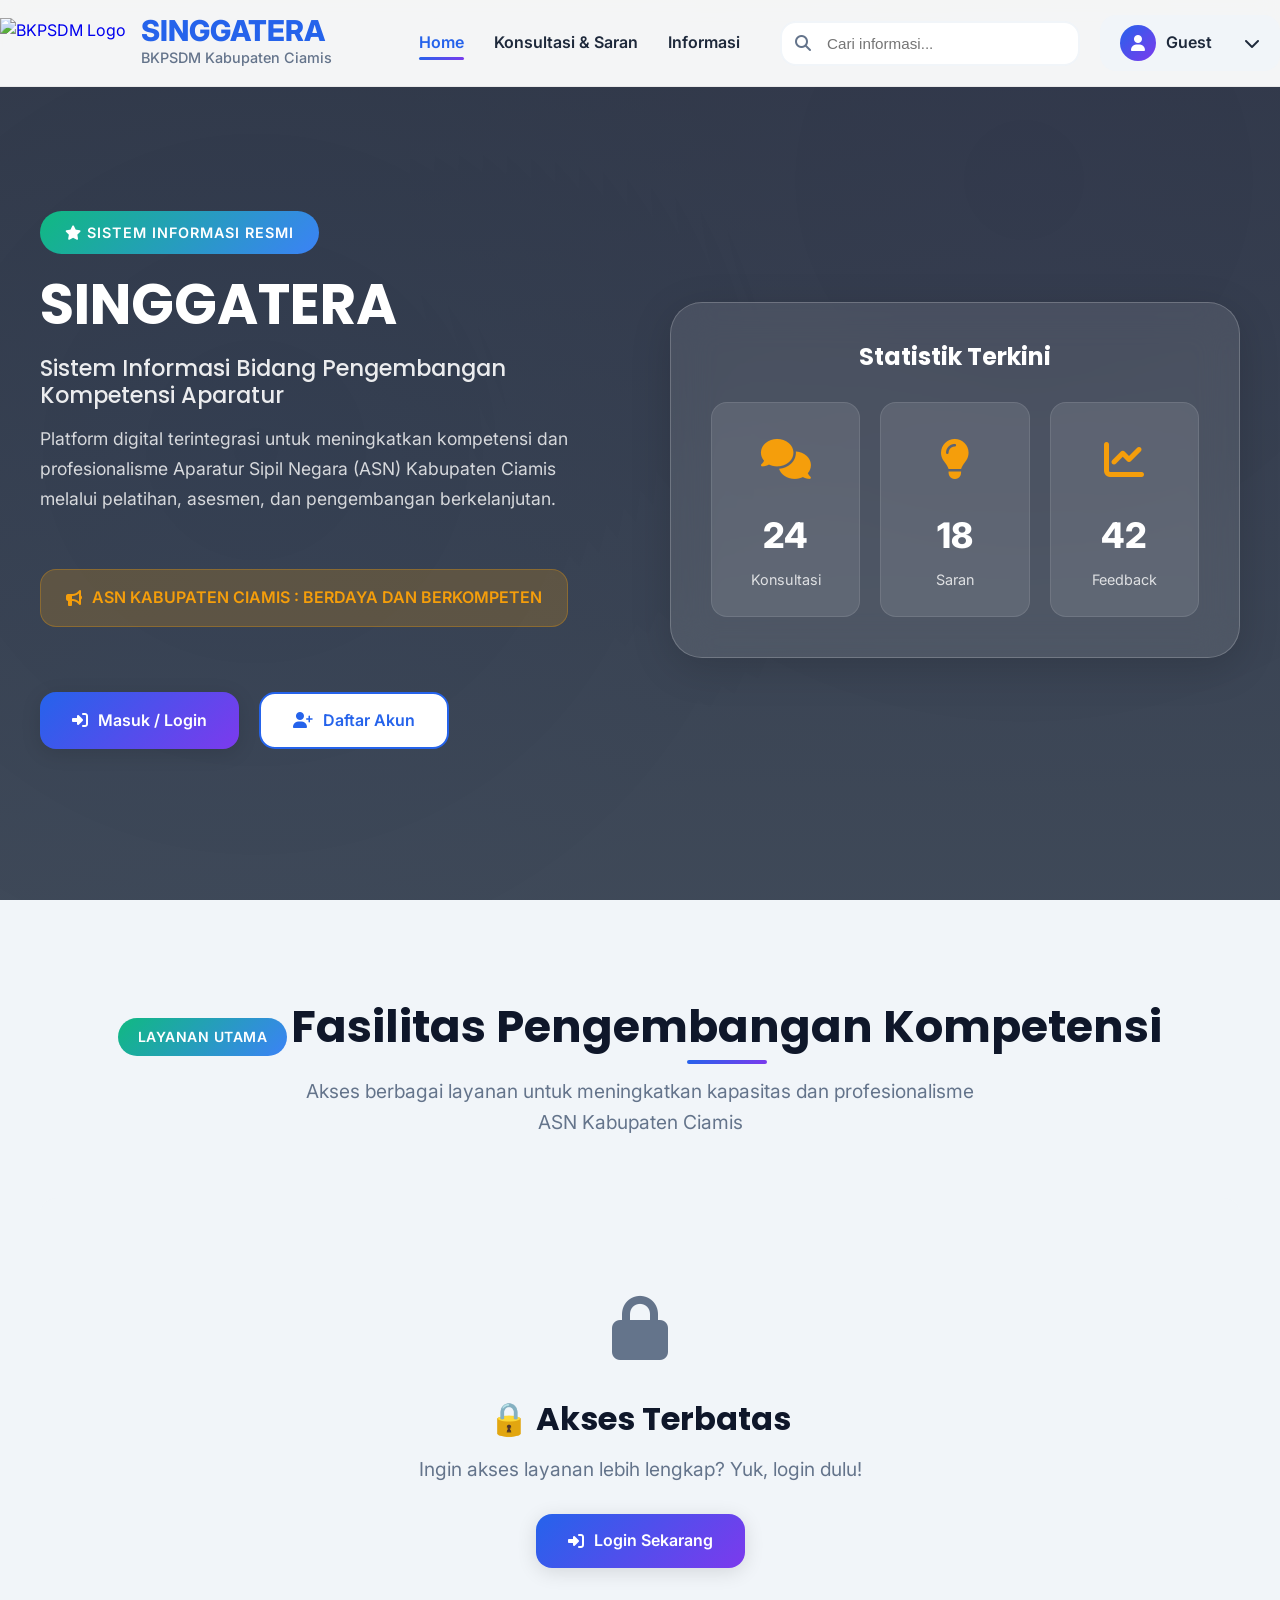
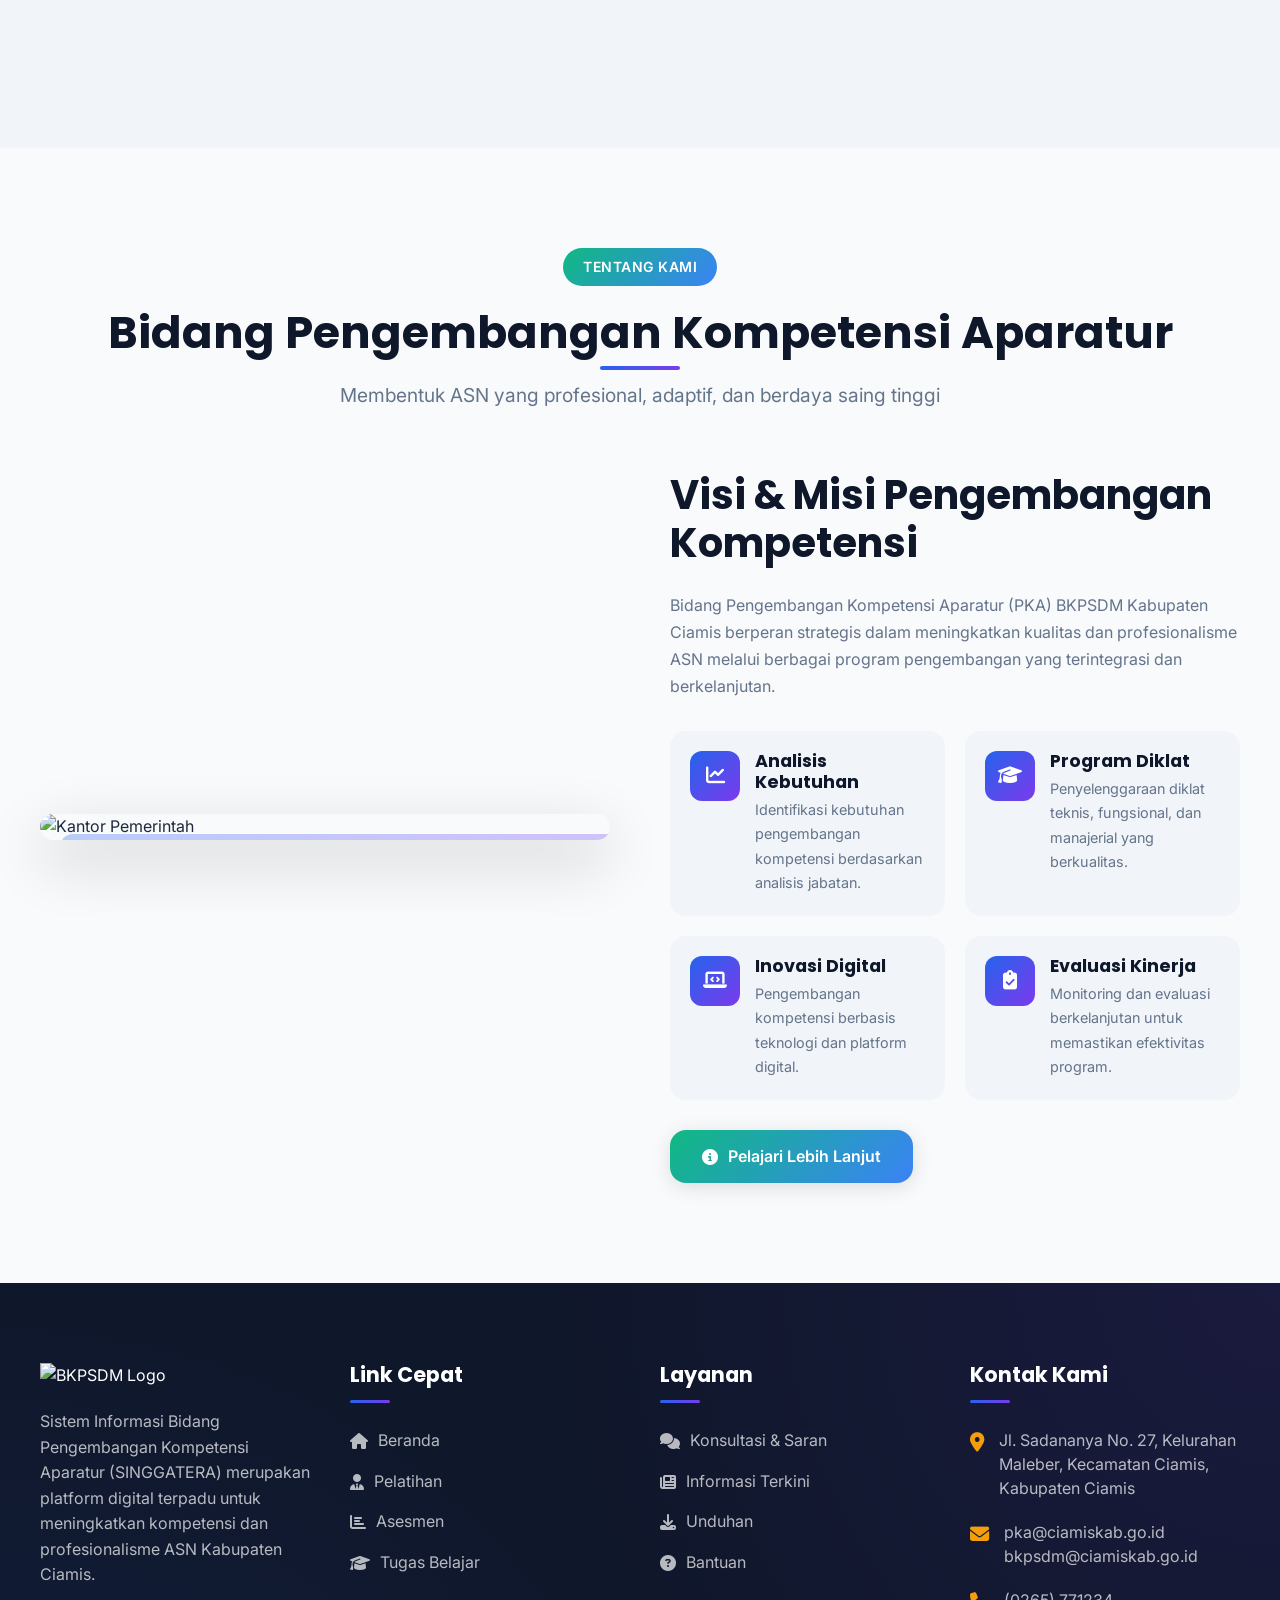
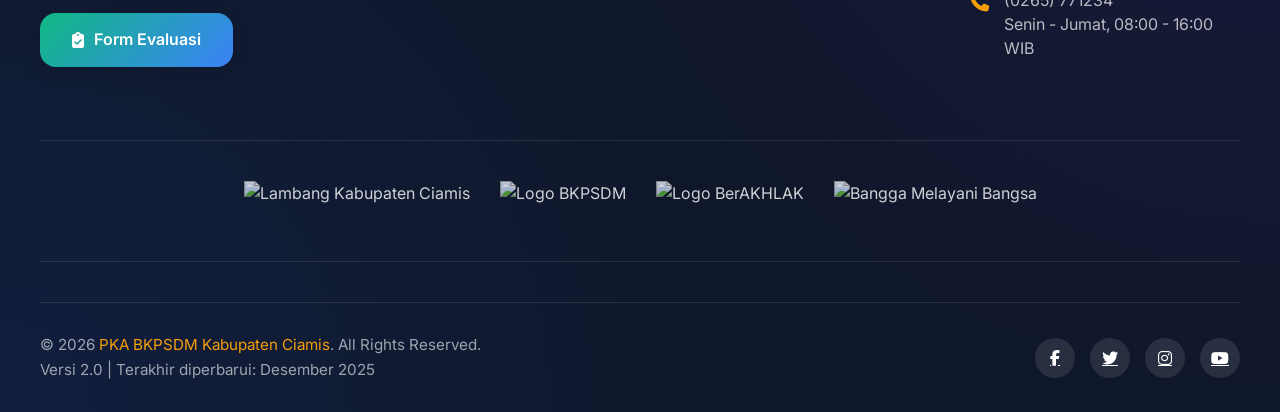
==== index.html @ 52087d66 "Update index.html" ====
<!DOCTYPE html>
<html lang="id">
  <head>
    <meta charset="UTF-8" />
    <meta name="viewport" content="width=device-width, initial-scale=1.0" />
    <title>
      SINGGATERA - Sistem Informasi Pengembangan Kompetensi Aparatur
    </title>
    <link rel="icon" type="image/png" href="favicon.png" />
    <link
      rel="stylesheet"
      href="https://cdnjs.cloudflare.com/ajax/libs/font-awesome/6.5.0/css/all.min.css"
    />
    <link
      href="https://fonts.googleapis.com/css2?family=Inter:wght@300;400;500;600;700;800&family=Poppins:wght@400;500;600;700&display=swap"
      rel="stylesheet"
    />
    <style>
      /* ===== VARIABLES & RESET ===== */
      :root {
        --primary: #2563eb;
        --primary-dark: #1d4ed8;
        --primary-light: #3b82f6;
        --secondary: #7c3aed;
        --accent: #f59e0b;
        --accent-alt: #10b981;
        --danger: #ef4444;
        --warning: #fbbf24;
        --success: #10b981;
        --light: #f8fafc;
        --light-gray: #f1f5f9;
        --gray: #64748b;
        --dark: #1e293b;
        --dark-blue: #0f172a;

        --gradient-primary: linear-gradient(135deg, #2563eb 0%, #7c3aed 100%);
        --gradient-secondary: linear-gradient(135deg, #f59e0b 0%, #ef4444 100%);
        --gradient-accent: linear-gradient(135deg, #10b981 0%, #3b82f6 100%);
        --gradient-dark: linear-gradient(135deg, #0f172a 0%, #1e293b 100%);

        --shadow-sm: 0 2px 8px rgba(0, 0, 0, 0.08);
        --shadow-md: 0 4px 20px rgba(0, 0, 0, 0.12);
        --shadow-lg: 0 10px 40px rgba(0, 0, 0, 0.15);
        --shadow-xl: 0 20px 60px rgba(0, 0, 0, 0.2);

        --border-radius-sm: 8px;
        --border-radius: 16px;
        --border-radius-lg: 24px;
        --border-radius-xl: 32px;

        --transition: all 0.3s cubic-bezier(0.4, 0, 0.2, 1);
        --transition-slow: all 0.5s cubic-bezier(0.4, 0, 0.2, 1);
      }

      * {
        margin: 0;
        padding: 0;
        box-sizing: border-box;
      }

      html {
        scroll-behavior: smooth;
        scroll-padding-top: 80px;
      }

      body {
        font-family: "Inter", sans-serif;
        color: var(--dark);
        background-color: var(--light);
        line-height: 1.6;
        overflow-x: hidden;
      }

      h1,
      h2,
      h3,
      h4,
      h5 {
        font-family: "Poppins", sans-serif;
        font-weight: 700;
        line-height: 1.2;
      }

      section {
        padding: 100px 20px;
      }

      .container {
        max-width: 1280px;
        margin: 0 auto;
        padding: 0 20px;
      }

      .section-header {
        text-align: center;
        margin-bottom: 60px;
      }

      .section-tag {
        display: inline-block;
        background: var(--gradient-accent);
        color: white;
        padding: 8px 20px;
        border-radius: 30px;
        font-size: 14px;
        font-weight: 600;
        letter-spacing: 0.5px;
        margin-bottom: 20px;
      }

      .section-title {
        font-size: 2.8rem;
        color: var(--dark-blue);
        margin-bottom: 20px;
        position: relative;
        display: inline-block;
      }

      .section-title::after {
        content: "";
        position: absolute;
        bottom: -10px;
        left: 50%;
        transform: translateX(-50%);
        width: 80px;
        height: 4px;
        background: var(--gradient-primary);
        border-radius: 2px;
      }

      .section-subtitle {
        font-size: 1.2rem;
        color: var(--gray);
        max-width: 700px;
        margin: 0 auto;
      }

      .btn {
        display: inline-flex;
        align-items: center;
        justify-content: center;
        gap: 10px;
        padding: 14px 32px;
        border-radius: var(--border-radius);
        font-weight: 600;
        font-size: 16px;
        cursor: pointer;
        transition: var(--transition);
        border: none;
        text-decoration: none;
        position: relative;
        overflow: hidden;
      }

      .btn::after {
        content: "";
        position: absolute;
        top: 0;
        left: -100%;
        width: 100%;
        height: 100%;
        background: linear-gradient(
          90deg,
          transparent,
          rgba(255, 255, 255, 0.2),
          transparent
        );
        transition: left 0.6s;
      }

      .btn:hover::after {
        left: 100%;
      }

      .btn-primary {
        background: var(--gradient-primary);
        color: white;
        box-shadow: var(--shadow-md);
      }

      .btn-primary:hover {
        transform: translateY(-3px);
        box-shadow: var(--shadow-lg);
      }

      .btn-secondary {
        background: white;
        color: var(--primary);
        border: 2px solid var(--primary);
      }

      .btn-secondary:hover {
        background: var(--primary);
        color: white;
        transform: translateY(-3px);
      }

      .btn-accent {
        background: var(--gradient-accent);
        color: white;
        box-shadow: var(--shadow-md);
      }

      .btn-accent:hover {
        transform: translateY(-3px);
        box-shadow: var(--shadow-lg);
      }

      .btn-outline {
        background: transparent;
        color: var(--primary);
        border: 2px solid var(--primary);
      }

      .btn-outline:hover {
        background: var(--primary);
        color: white;
      }

      .card {
        background: white;
        border-radius: var(--border-radius);
        padding: 30px;
        box-shadow: var(--shadow-md);
        transition: var(--transition);
        height: 100%;
      }

      .card:hover {
        transform: translateY(-10px);
        box-shadow: var(--shadow-xl);
      }

      /* ===== HEADER ===== */
      .header {
        position: fixed;
        top: 0;
        left: 0;
        width: 100%;
        z-index: 1000;
        background: rgba(255, 255, 255, 0.95);
        backdrop-filter: blur(10px);
        border-bottom: 1px solid rgba(0, 0, 0, 0.05);
        transition: var(--transition);
      }

      .header.scrolled {
        box-shadow: var(--shadow-md);
      }

      .header-container {
        display: flex;
        justify-content: space-between;
        align-items: center;
        padding: 15px 0;
      }

      .logo {
        display: flex;
        align-items: center;
        gap: 15px;
        text-decoration: none;
      }

      .logo-img {
        height: 50px;
        width: auto;
      }

      .logo-text {
        display: flex;
        flex-direction: column;
      }

      .logo-title {
        font-size: 1.8rem;
        font-weight: 800;
        color: var(--primary);
        line-height: 1;
      }

      .logo-subtitle {
        font-size: 0.9rem;
        color: var(--gray);
        font-weight: 500;
      }

      .nav {
        display: flex;
        align-items: center;
        gap: 40px;
      }

      .nav-links {
        display: flex;
        gap: 30px;
        list-style: none;
      }

      .nav-link {
        color: var(--dark);
        text-decoration: none;
        font-weight: 600;
        font-size: 1rem;
        position: relative;
        padding: 8px 0;
      }

      .nav-link::after {
        content: "";
        position: absolute;
        bottom: 0;
        left: 0;
        width: 0;
        height: 3px;
        background: var(--gradient-primary);
        border-radius: 2px;
        transition: width 0.3s ease;
      }

      .nav-link:hover::after,
      .nav-link.active::after {
        width: 100%;
      }

      .nav-link.active {
        color: var(--primary);
      }

      .header-actions {
        display: flex;
        align-items: center;
        gap: 20px;
      }

      .search-box {
        position: relative;
      }

      .search-input {
        width: 300px;
        padding: 12px 20px 12px 45px;
        border: 2px solid var(--light-gray);
        border-radius: var(--border-radius);
        font-size: 0.95rem;
        transition: var(--transition);
        background: white;
      }

      .search-input:focus {
        outline: none;
        border-color: var(--primary);
        box-shadow: 0 0 0 3px rgba(37, 99, 235, 0.1);
        width: 350px;
      }

      .search-icon {
        position: absolute;
        left: 15px;
        top: 50%;
        transform: translateY(-50%);
        color: var(--gray);
      }

      .user-profile {
        position: relative;
      }

      .user-btn {
        display: flex;
        align-items: center;
        gap: 10px;
        padding: 10px 20px;
        background: var(--light-gray);
        border-radius: var(--border-radius);
        cursor: pointer;
        transition: var(--transition);
        min-width: 180px;
      }

      .user-btn:hover {
        background: var(--primary-light);
        color: white;
      }

      .user-btn:hover .user-icon {
        background: white;
        color: var(--primary);
      }

      .user-icon {
        width: 36px;
        height: 36px;
        background: var(--gradient-primary);
        border-radius: 50%;
        display: flex;
        align-items: center;
        justify-content: center;
        color: white;
      }

      .user-name {
        font-weight: 600;
        flex-grow: 1;
      }

      .user-dropdown {
        position: absolute;
        top: 100%;
        right: 0;
        width: 280px;
        background: white;
        border-radius: var(--border-radius);
        box-shadow: var(--shadow-xl);
        margin-top: 10px;
        opacity: 0;
        visibility: hidden;
        transform: translateY(-10px);
        transition: var(--transition);
        z-index: 100;
      }

      .user-dropdown.active {
        opacity: 1;
        visibility: visible;
        transform: translateY(0);
      }

      .user-info {
        padding: 20px;
        border-bottom: 1px solid var(--light-gray);
      }

      .user-email {
        color: var(--gray);
        font-size: 0.9rem;
        margin-top: 5px;
      }

      .dropdown-links {
        padding: 15px;
      }

      .dropdown-link {
        display: flex;
        align-items: center;
        gap: 12px;
        padding: 12px 15px;
        border-radius: var(--border-radius-sm);
        transition: var(--transition);
        color: var(--dark);
        text-decoration: none;
      }

      .dropdown-link:hover {
        background: var(--light-gray);
        color: var(--primary);
      }

      .dropdown-link i {
        width: 20px;
        color: var(--primary);
      }

      .mobile-toggle {
        display: none;
        font-size: 1.5rem;
        cursor: pointer;
        color: var(--dark);
      }

      /* ===== HERO SECTION ===== */
      .hero {
        padding: 160px 20px 100px;
        position: relative;
        overflow: hidden;
        min-height: 100vh;
        display: flex;
        align-items: center;
      }

      .video-background {
        position: absolute;
        top: 0;
        left: 0;
        width: 100%;
        height: 100%;
        object-fit: cover;
        z-index: 0;
      }

      .hero-overlay {
        position: absolute;
        top: 0;
        left: 0;
        width: 100%;
        height: 100%;
        background: linear-gradient(
            rgba(15, 23, 42, 0.85),
            rgba(30, 41, 59, 0.85)
          ),
          radial-gradient(
            circle at 20% 50%,
            rgba(37, 99, 235, 0.15) 0%,
            transparent 50%
          ),
          radial-gradient(
            circle at 80% 20%,
            rgba(124, 58, 237, 0.1) 0%,
            transparent 50%
          );
        z-index: 1;
      }

      .hero-container {
        display: grid;
        grid-template-columns: 1fr 1fr;
        gap: 60px;
        align-items: center;
        position: relative;
        z-index: 2;
      }

      .hero-content {
        max-width: 600px;
      }

      .hero-badge {
        display: inline-block;
        background: var(--gradient-accent);
        color: white;
        padding: 10px 25px;
        border-radius: 30px;
        font-size: 0.9rem;
        font-weight: 600;
        margin-bottom: 20px;
        letter-spacing: 1px;
      }

      .hero-title {
        font-size: 3.5rem;
        margin-bottom: 20px;
        line-height: 1.1;
        color: white;
      }

      .hero-title span {
        background: var(--gradient-primary);
        -webkit-background-clip: text;
        background-clip: text;
        color: transparent;
      }

      .hero-subtitle {
        font-size: 1.4rem;
        color: rgba(255, 255, 255, 0.9);
        margin-bottom: 15px;
        font-weight: 500;
      }

      .hero-description {
        font-size: 1.1rem;
        color: rgba(255, 255, 255, 0.8);
        margin-bottom: 30px;
        line-height: 1.7;
      }

      .hero-tagline {
        display: inline-flex;
        align-items: center;
        gap: 10px;
        background: rgba(245, 158, 11, 0.2);
        color: var(--accent);
        padding: 15px 25px;
        border-radius: var(--border-radius);
        font-weight: 600;
        margin: 25px 0;
        border: 1px solid rgba(245, 158, 11, 0.3);
      }

      .hero-actions {
        display: flex;
        gap: 20px;
        margin-top: 40px;
      }

      .hero-stats {
        background: rgba(255, 255, 255, 0.1);
        backdrop-filter: blur(20px);
        border-radius: var(--border-radius-xl);
        padding: 40px;
        border: 1px solid rgba(255, 255, 255, 0.2);
        box-shadow: var(--shadow-lg);
      }

      .stats-title {
        text-align: center;
        font-size: 1.5rem;
        margin-bottom: 30px;
        color: white;
      }

      .stats-grid {
        display: grid;
        grid-template-columns: repeat(3, 1fr);
        gap: 20px;
      }

      .stat-card {
        background: rgba(255, 255, 255, 0.1);
        padding: 25px;
        border-radius: var(--border-radius);
        text-align: center;
        transition: var(--transition);
        border: 1px solid rgba(255, 255, 255, 0.1);
      }

      .stat-card:hover {
        background: rgba(255, 255, 255, 0.2);
        transform: translateY(-5px);
      }

      .stat-icon {
        font-size: 2.5rem;
        margin-bottom: 15px;
        color: var(--accent);
      }

      .stat-number {
        font-size: 2.2rem;
        font-weight: 800;
        color: white;
        margin-bottom: 5px;
      }

      .stat-label {
        font-size: 0.9rem;
        color: rgba(255, 255, 255, 0.8);
      }

      /* ===== SERVICES SECTION ===== */
      .services {
        background: var(--light-gray);
        transition: opacity 0.5s ease;
      }

      .services-grid {
        display: grid;
        grid-template-columns: repeat(auto-fit, minmax(350px, 1fr));
        gap: 30px;
        margin-top: 50px;
      }

      .service-card {
        background: white;
        border-radius: var(--border-radius);
        padding: 40px 30px;
        box-shadow: var(--shadow-md);
        transition: var(--transition);
        text-align: center;
        border: 1px solid transparent;
        position: relative;
        overflow: hidden;
      }

      .service-card::before {
        content: "";
        position: absolute;
        top: 0;
        left: 0;
        width: 100%;
        height: 5px;
        background: var(--gradient-primary);
      }

      .service-card:hover {
        transform: translateY(-10px);
        box-shadow: var(--shadow-xl);
        border-color: var(--primary-light);
      }

      .service-icon {
        width: 80px;
        height: 80px;
        margin: 0 auto 25px;
        background: var(--gradient-primary);
        border-radius: 50%;
        display: flex;
        align-items: center;
        justify-content: center;
        font-size: 2rem;
        color: white;
      }

      .service-card h3 {
        font-size: 1.5rem;
        margin-bottom: 15px;
        color: var(--dark-blue);
      }

      .service-card p {
        color: var(--gray);
        margin-bottom: 25px;
        line-height: 1.6;
      }

      .service-link {
        display: inline-flex;
        align-items: center;
        gap: 8px;
        color: var(--primary);
        font-weight: 600;
        font-size: 0.95rem;
      }

      .service-link i {
        transition: transform 0.3s ease;
      }

      .service-card:hover .service-link i {
        transform: translateX(5px);
      }

      /* ===== LOCKED SERVICES ===== */
      .services-locked {
        text-align: center;
        padding: 80px 20px;
        background: var(--light-gray);
        border-radius: var(--border-radius);
        margin-top: 40px;
      }

      .services-locked .lock-icon {
        font-size: 4rem;
        color: var(--gray);
        margin-bottom: 20px;
      }

      .services-locked h3 {
        font-size: 2rem;
        color: var(--dark-blue);
        margin-bottom: 15px;
      }

      .services-locked p {
        font-size: 1.2rem;
        color: var(--gray);
        max-width: 500px;
        margin: 0 auto 30px;
      }

      .services-locked .btn {
        margin: 0 auto;
      }

      /* Tombol Akses Cepat - hanya muncul saat login */
      .quick-access-btn {
        margin-top: 30px;
        display: none;
      }

      .quick-access-btn.visible {
        display: block;
      }

      /* ===== ABOUT SECTION ===== */
      .about-container {
        display: grid;
        grid-template-columns: 1fr 1fr;
        gap: 60px;
        align-items: center;
      }

      .about-image {
        border-radius: var(--border-radius-lg);
        overflow: hidden;
        box-shadow: var(--shadow-xl);
        position: relative;
      }

      .about-image img {
        width: 100%;
        height: auto;
        display: block;
        transition: var(--transition-slow);
      }

      .about-image:hover img {
        transform: scale(1.05);
      }

      .about-image::after {
        content: "";
        position: absolute;
        top: 20px;
        left: 20px;
        right: -20px;
        bottom: -20px;
        background: var(--gradient-primary);
        border-radius: var(--border-radius-lg);
        z-index: -1;
        opacity: 0.3;
      }

      .about-content h3 {
        font-size: 2.5rem;
        color: var(--dark-blue);
        margin-bottom: 25px;
      }

      .about-content p {
        color: var(--gray);
        margin-bottom: 25px;
        line-height: 1.7;
      }

      .features-grid {
        display: grid;
        grid-template-columns: 1fr 1fr;
        gap: 20px;
        margin-top: 30px;
      }

      .feature-item {
        display: flex;
        align-items: flex-start;
        gap: 15px;
        padding: 20px;
        background: var(--light-gray);
        border-radius: var(--border-radius);
        transition: var(--transition);
      }

      .feature-item:hover {
        background: var(--primary-light);
        color: white;
      }

      .feature-item:hover .feature-icon {
        background: white;
        color: var(--primary);
      }

      .feature-icon {
        flex-shrink: 0;
        width: 50px;
        height: 50px;
        background: var(--gradient-primary);
        border-radius: 12px;
        display: flex;
        align-items: center;
        justify-content: center;
        color: white;
        font-size: 1.2rem;
      }

      .feature-text h4 {
        font-size: 1.1rem;
        margin-bottom: 5px;
        color: var(--dark-blue);
      }

      .feature-item:hover .feature-text h4 {
        color: white;
      }

      .feature-text p {
        font-size: 0.9rem;
        margin-bottom: 0;
      }

      .feature-item:hover .feature-text p {
        color: rgba(255, 255, 255, 0.9);
      }

      /* ===== FOOTER ===== */
      .footer {
        background: var(--dark-blue);
        color: white;
        padding: 80px 20px 30px;
        position: relative;
        overflow: hidden;
      }

      .footer::before {
        content: "";
        position: absolute;
        top: 0;
        left: 0;
        width: 100%;
        height: 100%;
        background: radial-gradient(
            circle at 0% 100%,
            rgba(37, 99, 235, 0.1) 0%,
            transparent 50%
          ),
          radial-gradient(
            circle at 100% 0%,
            rgba(124, 58, 237, 0.1) 0%,
            transparent 50%
          );
      }

      .footer-container {
        position: relative;
        z-index: 1;
      }

      .footer-content {
        display: grid;
        grid-template-columns: repeat(4, 1fr);
        gap: 40px;
        margin-bottom: 60px;
      }

      .footer-col h4 {
        font-size: 1.3rem;
        margin-bottom: 25px;
        color: white;
        position: relative;
        padding-bottom: 15px;
      }

      .footer-col h4::after {
        content: "";
        position: absolute;
        bottom: 0;
        left: 0;
        width: 40px;
        height: 3px;
        background: var(--gradient-primary);
        border-radius: 2px;
      }

      .footer-logo img {
        height: 50px;
        margin-bottom: 20px;
      }

      .footer-logo p {
        color: rgba(255, 255, 255, 0.7);
        line-height: 1.6;
        margin-bottom: 25px;
      }

      .footer-links ul {
        list-style: none;
      }

      .footer-links li {
        margin-bottom: 15px;
      }

      .footer-links a {
        color: rgba(255, 255, 255, 0.7);
        text-decoration: none;
        transition: var(--transition);
        display: flex;
        align-items: center;
        gap: 10px;
      }

      .footer-links a:hover {
        color: white;
        transform: translateX(5px);
      }

      .footer-contact .contact-item {
        display: flex;
        align-items: flex-start;
        gap: 15px;
        margin-bottom: 20px;
      }

      .footer-contact i {
        color: var(--accent);
        font-size: 1.2rem;
        margin-top: 5px;
      }

      .footer-contact p {
        color: rgba(255, 255, 255, 0.7);
        line-height: 1.5;
      }

      .partner-logos {
        display: flex;
        justify-content: center;
        align-items: center;
        flex-wrap: wrap;
        gap: 30px;
        padding: 40px 0;
        border-top: 1px solid rgba(255, 255, 255, 0.1);
        border-bottom: 1px solid rgba(255, 255, 255, 0.1);
        margin: 40px 0;
      }

      .partner-logo {
        height: 40px;
        opacity: 0.8;
        transition: var(--transition);
      }

      .partner-logo:hover {
        opacity: 1;
        transform: scale(1.1);
      }

      .footer-bottom {
        display: flex;
        justify-content: space-between;
        align-items: center;
        padding-top: 30px;
        border-top: 1px solid rgba(255, 255, 255, 0.1);
      }

      .copyright {
        color: rgba(255, 255, 255, 0.6);
        font-size: 0.95rem;
      }

      .copyright a {
        color: var(--accent);
        text-decoration: none;
      }

      .copyright a:hover {
        text-decoration: underline;
      }

      .social-links {
        display: flex;
        gap: 15px;
      }

      .social-link {
        width: 40px;
        height: 40px;
        background: rgba(255, 255, 255, 0.1);
        border-radius: 50%;
        display: flex;
        align-items: center;
        justify-content: center;
        color: white;
        transition: var(--transition);
      }

      .social-link:hover {
        background: var(--primary);
        transform: translateY(-3px);
      }

      /* ===== SCROLL TO TOP ===== */
      .scroll-top {
        position: fixed;
        bottom: 30px;
        right: 30px;
        width: 50px;
        height: 50px;
        background: var(--gradient-primary);
        color: white;
        border-radius: 50%;
        display: flex;
        align-items: center;
        justify-content: center;
        font-size: 1.2rem;
        cursor: pointer;
        opacity: 0;
        visibility: hidden;
        transform: translateY(20px);
        transition: var(--transition);
        z-index: 999;
        box-shadow: var(--shadow-lg);
      }

      .scroll-top.active {
        opacity: 1;
        visibility: visible;
        transform: translateY(0);
      }

      .scroll-top:hover {
        transform: translateY(-5px);
      }

      /* ===== RESPONSIVE DESIGN ===== */
      @media (max-width: 1200px) {
        .hero-container,
        .about-container {
          grid-template-columns: 1fr;
          text-align: center;
          gap: 40px;
        }

        .hero-actions {
          justify-content: center;
        }

        .features-grid {
          grid-template-columns: 1fr;
        }
      }

      @media (max-width: 992px) {
        .section-title {
          font-size: 2.3rem;
        }

        .hero-title {
          font-size: 2.8rem;
        }

        .footer-content {
          grid-template-columns: repeat(2, 1fr);
        }

        .services-grid {
          grid-template-columns: repeat(2, 1fr);
        }

        .search-input {
          width: 250px;
        }

        .search-input:focus {
          width: 280px;
        }
      }

      @media (max-width: 768px) {
        .nav {
          position: fixed;
          top: 80px;
          left: -100%;
          width: 100%;
          height: calc(100vh - 80px);
          background: white;
          flex-direction: column;
          align-items: center;
          padding: 50px 20px;
          transition: left 0.4s ease;
          box-shadow: var(--shadow-lg);
        }

        .nav.active {
          left: 0;
        }

        .nav-links {
          flex-direction: column;
          align-items: center;
          width: 100%;
        }

        .nav-link {
          font-size: 1.2rem;
        }

        .header-actions {
          flex-direction: column;
          width: 100%;
          gap: 15px;
        }

        .search-input {
          width: 100%;
        }

        .search-input:focus {
          width: 100%;
        }

        .mobile-toggle {
          display: block;
        }

        .hero-title {
          font-size: 2.3rem;
        }

        .hero-subtitle {
          font-size: 1.2rem;
        }

        .hero-actions {
          flex-direction: column;
        }

        .services-grid {
          grid-template-columns: 1fr;
        }

        .stats-grid {
          grid-template-columns: 1fr;
        }
      }

      @media (max-width: 576px) {
        .section-title {
          font-size: 2rem;
        }

        .hero {
          padding: 140px 20px 80px;
        }

        .hero-title {
          font-size: 2rem;
        }

        .footer-content {
          grid-template-columns: 1fr;
        }

        .footer-bottom {
          flex-direction: column;
          gap: 20px;
          text-align: center;
        }

        .user-btn {
          min-width: auto;
          padding: 8px 15px;
        }

        .user-name {
          display: none;
        }
      }

      /* ===== ANIMATIONS ===== */
      @keyframes fadeIn {
        from {
          opacity: 0;
          transform: translateY(20px);
        }
        to {
          opacity: 1;
          transform: translateY(0);
        }
      }

      .fade-in {
        animation: fadeIn 0.6s ease forwards;
      }

      .hidden-section {
        display: none !important;
      }
    </style>
  </head>
  <body>
    <!-- ===== HEADER ===== -->
    <header class="header" id="header">
      <div class="container header-container">
        <a href="index.html" class="logo">
          <img
            src="https://i.ibb.co.com/JWw8qHmM/logo-bkpsdm.png"
            alt="BKPSDM Logo"
            class="logo-img"
          />
          <div class="logo-text">
            <div class="logo-title">SINGGATERA</div>
            <div class="logo-subtitle">BKPSDM Kabupaten Ciamis</div>
          </div>
        </a>

        <nav class="nav" id="nav">
          <ul class="nav-links">
            <li><a href="index.html" class="nav-link active">Home</a></li>
            <li><a href="ksf.html" class="nav-link">Konsultasi & Saran</a></li>
            <li><a href="informasi.html" class="nav-link">Informasi</a></li>
          </ul>

          <div class="header-actions">
            <div class="search-box">
              <i class="fas fa-search search-icon"></i>
              <input
                type="text"
                class="search-input"
                placeholder="Cari informasi..."
              />
            </div>

            <div class="user-profile">
              <div class="user-btn" id="userBtn">
                <div class="user-icon">
                  <i class="fas fa-user"></i>
                </div>
                <div class="user-name" id="userName">Guest</div>
                <i class="fas fa-chevron-down"></i>
              </div>

              <div class="user-dropdown" id="userDropdown">
                <div class="user-info">
                  <h4 id="dropdownName">Guest</h4>
                  <p class="user-email" id="dropdownEmail">-</p>
                </div>
                <div class="dropdown-links">
                  <a href="https://bidangpkabkpsdmciamis.github.io/ProfileASNCiamis/" class="dropdown-link">
                    <i class="fas fa-user-circle"></i>
                    <span>Profil Saya</span>
                  </a>
                  <a href="settings.html" class="dropdown-link">
                    <i class="fas fa-cog"></i>
                    <span>Pengaturan</span>
                  </a>
                  <a href="activities.html" class="dropdown-link">
                    <i class="fas fa-history"></i>
                    <span>Riwayat</span>
                  </a>
                  <a href="#" class="dropdown-link" id="logoutBtn">
                    <i class="fas fa-sign-out-alt"></i>
                    <span>Keluar</span>
                  </a>
                </div>
              </div>
            </div>
          </div>
        </nav>

        <div class="mobile-toggle" id="mobileToggle">
          <i class="fas fa-bars"></i>
        </div>
      </div>
    </header>

    <!-- ===== HERO SECTION WITH VIDEO BACKGROUND ===== -->
    <section class="hero">
      <video autoplay muted loop playsinline class="video-background">
        <source src="https://bkpsdm.ciamiskab.go.id/assetss/teasernew.mp4" type="video/mp4">
      </video>
      <div class="hero-overlay"></div>

      <div class="container hero-container">
        <div class="hero-content fade-in">
          <div class="hero-badge">
            <i class="fas fa-star"></i> SISTEM INFORMASI RESMI
          </div>
          <h1 class="hero-title">SINGGATERA</h1>
          <h2 class="hero-subtitle">
            Sistem Informasi Bidang Pengembangan Kompetensi Aparatur
          </h2>
          <p class="hero-description">
            Platform digital terintegrasi untuk meningkatkan kompetensi dan
            profesionalisme Aparatur Sipil Negara (ASN) Kabupaten Ciamis melalui
            pelatihan, asesmen, dan pengembangan berkelanjutan.
          </p>

          <div class="hero-tagline">
            <i class="fas fa-bullhorn"></i>
            ASN KABUPATEN CIAMIS : BERDAYA DAN BERKOMPETEN
          </div>

          <div class="hero-actions">
            <a href="login.html" class="btn btn-primary" id="loginBtn">
              <i class="fas fa-sign-in-alt"></i> Masuk / Login
            </a>
            <a href="register.html" class="btn btn-secondary">
              <i class="fas fa-user-plus"></i> Daftar Akun
            </a>
          </div>
        </div>

        <div class="hero-stats fade-in">
          <h3 class="stats-title">Statistik Terkini</h3>
          <div class="stats-grid">
            <div class="stat-card">
              <div class="stat-icon">
                <i class="fas fa-comments"></i>
              </div>
              <div class="stat-number" id="konsultasiCount">0</div>
              <div class="stat-label">Konsultasi</div>
            </div>

            <div class="stat-card">
              <div class="stat-icon">
                <i class="fas fa-lightbulb"></i>
              </div>
              <div class="stat-number" id="saranCount">0</div>
              <div class="stat-label">Saran</div>
            </div>

            <div class="stat-card">
              <div class="stat-icon">
                <i class="fas fa-chart-line"></i>
              </div>
              <div class="stat-number" id="feedbackCount">0</div>
              <div class="stat-label">Feedback</div>
            </div>
          </div>
        </div>
      </div>
    </section>

    <!-- ===== SERVICES SECTION ===== -->
    <section class="services" id="servicesSection">
      <div class="container">
        <div class="section-header">
          <div class="section-tag">LAYANAN UTAMA</div>
          <h2 class="section-title">Fasilitas Pengembangan Kompetensi</h2>
          <p class="section-subtitle">
            Akses berbagai layanan untuk meningkatkan kapasitas dan
            profesionalisme ASN Kabupaten Ciamis
          </p>

          <!-- ===== TOMBOL AKSES CEPAT EVALUASI (hanya muncul saat login) ===== -->
          <div class="quick-access-btn" id="quickAccessBtn">
            <a href="evaluasi.html" class="btn btn-accent" style="padding: 16px 40px; font-size: 1.1rem; box-shadow: var(--shadow-lg);">
              <i class="fas fa-rocket" style="font-size: 1.3rem;"></i>
              <span style="display: flex; flex-direction: column; align-items: flex-start; line-height: 1.3;">
                <span style="font-weight: 700; font-size: 1.2rem;">Akses Cepat</span>
                <span style="font-weight: 400; font-size: 0.85rem; opacity: 0.95;">Evaluasi dan Penilaian</span>
              </span>
              <i class="fas fa-arrow-right" style="margin-left: 5px;"></i>
            </a>
          </div>
        </div>

        <!-- Locked state (shown when not logged in) -->
        <div id="servicesLocked" class="services-locked">
          <div class="lock-icon">
            <i class="fas fa-lock"></i>
          </div>
          <h3>🔒 Akses Terbatas</h3>
          <p>Ingin akses layanan lebih lengkap? Yuk, login dulu!</p>
          <a href="login.html" class="btn btn-primary">
            <i class="fas fa-sign-in-alt"></i> Login Sekarang
          </a>
        </div>

        <!-- Unlocked state (shown when logged in) -->
        <div id="servicesUnlocked" class="hidden-section">
          <div class="services-grid">
            <div class="service-card fade-in">
              <div class="service-icon">
                <i class="fas fa-user-tie"></i>
              </div>
              <h3>Pelatihan Struktural</h3>
              <p>
                Pengembangan keterampilan kepemimpinan, manajemen strategis, dan
                pengambilan keputusan untuk pimpinan dan calon pimpinan.
              </p>
              <a href="pelatihanman.html" class="service-link">
                Selengkapnya <i class="fas fa-arrow-right"></i>
              </a>
            </div>

            <div class="service-card fade-in">
              <div class="service-icon">
                <i class="fas fa-cogs"></i>
              </div>
              <h3>Pelatihan Teknis</h3>
              <p>
                Pelatihan spesifik sesuai bidang tugas untuk meningkatkan
                kemampuan teknis dan operasional ASN.
              </p>
              <a href="#" class="service-link">
                Selengkapnya <i class="fas fa-arrow-right"></i>
              </a>
            </div>

            <div class="service-card fade-in">
              <div class="service-icon">
                <i class="fas fa-users"></i>
              </div>
              <h3>Pelatihan Sosial Kultural</h3>
              <p>
                Pengembangan soft skills, etika pelayanan publik, dan adaptasi
                budaya organisasi.
              </p>
              <a href="#" class="service-link">
                Selengkapnya <i class="fas fa-arrow-right"></i>
              </a>
            </div>

            <div class="service-card fade-in">
              <div class="service-icon">
                <i class="fas fa-book"></i>
              </div>
              <h3>SIBANGPECI</h3>
              <p>
                Sistem Informasi Bangunan Pendidikan dan Pelatihan Ciamis
                Terintegrasi untuk manajemen diklat.
              </p>
              <a
                href="https://sibangpeci.ciamiskab.go.id/"
                target="_blank"
                class="service-link"
              >
                Kunjungi <i class="fas fa-external-link-alt"></i>
              </a>
            </div>

            <div class="service-card fade-in">
              <div class="service-icon">
                <i class="fas fa-chart-bar"></i>
              </div>
              <h3>Asesmen Kompetensi</h3>
              <p>
                Evaluasi dan pengukuran potensi, kompetensi, dan kinerja ASN untuk
                perencanaan pengembangan.
              </p>
              <a href="asesmen.html" class="service-link">
                Selengkapnya <i class="fas fa-arrow-right"></i>
              </a>
            </div>

            <div class="service-card fade-in">
              <div class="service-icon">
                <i class="fas fa-graduation-cap"></i>
              </div>
              <h3>Tugas Belajar</h3>
              <p>
                Fasilitas dan informasi mengenai program tugas belajar untuk
                pengembangan akademik dan karir ASN.
              </p>
              <a href="tubel.html" class="service-link">
                Selengkapnya <i class="fas fa-arrow-right"></i>
              </a>
            </div>
          </div>
        </div>
      </div>
    </section>

    <!-- ===== ABOUT SECTION ===== -->
    <section class="about">
      <div class="container">
        <div class="section-header">
          <div class="section-tag">TENTANG KAMI</div>
          <h2 class="section-title">Bidang Pengembangan Kompetensi Aparatur</h2>
          <p class="section-subtitle">
            Membentuk ASN yang profesional, adaptif, dan berdaya saing tinggi
          </p>
        </div>

        <div class="about-container">
          <div class="about-image fade-in">
            <img
              src="https://images.unsplash.com/photo-1553877522-43269d4ea984?ixlib=rb-4.0.3&ixid=M3wxMjA3fDB8MHxwaG90by1wYWdlfHx8fGVufDB8fHx8fA%3D%3D&auto=format&fit=crop&w=2070&q=80"
              alt="Kantor Pemerintah"
            />
          </div>

          <div class="about-content fade-in">
            <h3>Visi & Misi Pengembangan Kompetensi</h3>
            <p>
              Bidang Pengembangan Kompetensi Aparatur (PKA) BKPSDM Kabupaten
              Ciamis berperan strategis dalam meningkatkan kualitas dan
              profesionalisme ASN melalui berbagai program pengembangan yang
              terintegrasi dan berkelanjutan.
            </p>

            <div class="features-grid">
              <div class="feature-item">
                <div class="feature-icon">
                  <i class="fas fa-chart-line"></i>
                </div>
                <div class="feature-text">
                  <h4>Analisis Kebutuhan</h4>
                  <p>
                    Identifikasi kebutuhan pengembangan kompetensi berdasarkan
                    analisis jabatan.
                  </p>
                </div>
              </div>

              <div class="feature-item">
                <div class="feature-icon">
                  <i class="fas fa-graduation-cap"></i>
                </div>
                <div class="feature-text">
                  <h4>Program Diklat</h4>
                  <p>
                    Penyelenggaraan diklat teknis, fungsional, dan manajerial
                    yang berkualitas.
                  </p>
                </div>
              </div>

              <div class="feature-item">
                <div class="feature-icon">
                  <i class="fas fa-laptop-code"></i>
                </div>
                <div class="feature-text">
                  <h4>Inovasi Digital</h4>
                  <p>
                    Pengembangan kompetensi berbasis teknologi dan platform
                    digital.
                  </p>
                </div>
              </div>

              <div class="feature-item">
                <div class="feature-icon">
                  <i class="fas fa-clipboard-check"></i>
                </div>
                <div class="feature-text">
                  <h4>Evaluasi Kinerja</h4>
                  <p>
                    Monitoring dan evaluasi berkelanjutan untuk memastikan
                    efektivitas program.
                  </p>
                </div>
              </div>
            </div>

            <a
              href="about.html"
              class="btn btn-accent"
              style="margin-top: 30px"
            >
              <i class="fas fa-info-circle"></i> Pelajari Lebih Lanjut
            </a>
          </div>
        </div>
      </div>
    </section>

    <!-- ===== FOOTER ===== -->
    <footer class="footer">
      <div class="container footer-container">
        <div class="footer-content">
          <div class="footer-col footer-logo">
            <img
              src="https://i.ibb.co.com/JWw8qHmM/logo-bkpsdm.png"
              alt="BKPSDM Logo"
            />
            <p>
              Sistem Informasi Bidang Pengembangan Kompetensi Aparatur
              (SINGGATERA) merupakan platform digital terpadu untuk meningkatkan
              kompetensi dan profesionalisme ASN Kabupaten Ciamis.
            </p>

            <a
              href="https://docs.google.com/forms/d/e/1FAIpQLSdl9y1wT1xNR-D3MYOnwTVkp9eJWdN7NbAkl8DTyjOpm-QhTQ/viewform"
              class="btn btn-accent"
              target="_blank"
            >
              <i class="fas fa-clipboard-check"></i> Form Evaluasi
            </a>
          </div>

          <div class="footer-col footer-links">
            <h4>Link Cepat</h4>
            <ul>
              <li>
                <a href="index.html"><i class="fas fa-home"></i> Beranda</a>
              </li>
              <li>
                <a href="pelatihan.html"
                  ><i class="fas fa-user-tie"></i> Pelatihan</a
                >
              </li>
              <li>
                <a href="asesmen.html"
                  ><i class="fas fa-chart-bar"></i> Asesmen</a
                >
              </li>
              <li>
                <a href="tubel.html"
                  ><i class="fas fa-graduation-cap"></i> Tugas Belajar</a
                >
              </li>
            </ul>
          </div>

          <div class="footer-col footer-links">
            <h4>Layanan</h4>
            <ul>
              <li>
                <a href="ksf.html"
                  ><i class="fas fa-comments"></i> Konsultasi & Saran</a
                >
              </li>
              <li>
                <a href="informasi.html"
                  ><i class="fas fa-newspaper"></i> Informasi Terkini</a
                >
              </li>
              <li>
                <a href="#"><i class="fas fa-download"></i> Unduhan</a>
              </li>
              <li>
                <a href="#"><i class="fas fa-question-circle"></i> Bantuan</a>
              </li>
            </ul>
          </div>

          <div class="footer-col footer-contact">
            <h4>Kontak Kami</h4>
            <div class="contact-item">
              <i class="fas fa-map-marker-alt"></i>
              <p>
                Jl. Sadananya No. 27, Kelurahan Maleber, Kecamatan Ciamis,
                Kabupaten Ciamis
              </p>
            </div>

            <div class="contact-item">
              <i class="fas fa-envelope"></i>
              <p>pka@ciamiskab.go.id<br />bkpsdm@ciamiskab.go.id</p>
            </div>

            <div class="contact-item">
              <i class="fas fa-phone"></i>
              <p>(0265) 771234<br />Senin - Jumat, 08:00 - 16:00 WIB</p>
            </div>
          </div>
        </div>

        <div class="partner-logos">
          <img
            src="https://i.ibb.co.com/tMnbFSr5/Lambang-Kabupaten-Ciamis.png"
            alt="Lambang Kabupaten Ciamis"
            class="partner-logo"
          />
          <img
            src="https://i.ibb.co.com/JWw8qHmM/logo-bkpsdm.png"
            alt="Logo BKPSDM"
            class="partner-logo"
          />
          <img
            src="https://i.ibb.co.com/6JvSKyNf/Logo-Ber-AKHLAK-svg.png"
            alt="Logo BerAKHLAK"
            class="partner-logo"
          />
          <img
            src="https://i.ibb.co.com/99NKJGNg/bangga.png"
            alt="Bangga Melayani Bangsa"
            class="partner-logo"
          />
        </div>

        <div class="footer-bottom">
          <div class="copyright">
            <p>
              &copy; 2025
              <a href="https://www.pka-bkpsdm-ciamiskab.my.id/home"
                >PKA BKPSDM Kabupaten Ciamis</a
              >. All Rights Reserved.
            </p>
            <p>Versi 2.0 | Terakhir diperbarui: Desember 2025</p>
          </div>

          <div class="social-links">
            <a href="#" class="social-link"
              ><i class="fab fa-facebook-f"></i
            ></a>
            <a href="#" class="social-link"><i class="fab fa-twitter"></i></a>
            <a href="#" class="social-link"><i class="fab fa-instagram"></i></a>
            <a href="#" class="social-link"><i class="fab fa-youtube"></i></a>
          </div>
        </div>
      </div>
    </footer>

    <!-- ===== SCROLL TO TOP BUTTON ===== -->
    <div class="scroll-top" id="scrollTop">
      <i class="fas fa-arrow-up"></i>
    </div>

    <script>
      // ====== DOM ELEMENTS ======
      const header = document.getElementById("header");
      const nav = document.getElementById("nav");
      const mobileToggle = document.getElementById("mobileToggle");
      const userBtn = document.getElementById("userBtn");
      const userDropdown = document.getElementById("userDropdown");
      const loginBtn = document.getElementById("loginBtn");
      const logoutBtn = document.getElementById("logoutBtn");
      const scrollTopBtn = document.getElementById("scrollTop");

      const userName = document.getElementById("userName");
      const dropdownName = document.getElementById("dropdownName");
      const dropdownEmail = document.getElementById("dropdownEmail");

      const konsultasiCount = document.getElementById("konsultasiCount");
      const saranCount = document.getElementById("saranCount");
      const feedbackCount = document.getElementById("feedbackCount");

      // Services section elements
      const servicesLocked = document.getElementById("servicesLocked");
      const servicesUnlocked = document.getElementById("servicesUnlocked");
      const quickAccessBtn = document.getElementById("quickAccessBtn");

      // ====== SCROLL EFFECTS ======
      window.addEventListener("scroll", () => {
        // Header shadow on scroll
        if (window.scrollY > 50) {
          header.classList.add("scrolled");
        } else {
          header.classList.remove("scrolled");
        }

        // Scroll to top button visibility
        if (window.scrollY > 500) {
          scrollTopBtn.classList.add("active");
        } else {
          scrollTopBtn.classList.remove("active");
        }

        // Animate elements on scroll
        animateOnScroll();
      });

      // ====== MOBILE MENU TOGGLE ======
      mobileToggle.addEventListener("click", () => {
        nav.classList.toggle("active");
        mobileToggle.innerHTML = nav.classList.contains("active")
          ? '<i class="fas fa-times"></i>'
          : '<i class="fas fa-bars"></i>';
      });

      // Close menu when clicking outside
      document.addEventListener("click", (e) => {
        if (!nav.contains(e.target) && !mobileToggle.contains(e.target)) {
          nav.classList.remove("active");
          mobileToggle.innerHTML = '<i class="fas fa-bars"></i>';
        }
      });

      // ====== USER PROFILE DROPDOWN ======
      userBtn.addEventListener("click", (e) => {
        e.stopPropagation();
        userDropdown.classList.toggle("active");
      });

      // Close dropdown when clicking outside
      document.addEventListener("click", () => {
        userDropdown.classList.remove("active");
      });

      // ====== TOGGLE SERVICES & QUICK ACCESS BASED ON LOGIN ======
      function toggleServices(isLoggedIn) {
        if (isLoggedIn) {
          servicesLocked.classList.add("hidden-section");
          servicesUnlocked.classList.remove("hidden-section");
          quickAccessBtn.classList.add("visible");
        } else {
          servicesLocked.classList.remove("hidden-section");
          servicesUnlocked.classList.add("hidden-section");
          quickAccessBtn.classList.remove("visible");
        }
      }

      // ====== CHECK LOGIN STATUS ======
      function checkLoginStatus() {
        const loginData = localStorage.getItem("loginData");

        if (loginData) {
          const userData = JSON.parse(loginData);
          const loginTime = new Date(userData.loginTime);
          const currentTime = new Date();

          // Check if login is still within the same day
          const isSameDay =
            loginTime.getDate() === currentTime.getDate() &&
            loginTime.getMonth() === currentTime.getMonth() &&
            loginTime.getFullYear() === currentTime.getFullYear();

          if (isSameDay) {
            // User is logged in
            userName.textContent = userData.name;
            dropdownName.textContent = userData.name;
            dropdownEmail.textContent =
              userData.email || userData.username || "-";
            loginBtn.innerHTML =
              '<i class="fas fa-user-circle"></i> Profil Saya';
            loginBtn.href = "profile.html";

            // Show services & quick access
            toggleServices(true);
            return;
          } else {
            // Login expired
            localStorage.removeItem("loginData");
          }
        }

        // User is not logged in
        userName.textContent = "Guest";
        dropdownName.textContent = "Guest";
        dropdownEmail.textContent = "Silakan login untuk akses lengkap";
        loginBtn.innerHTML = '<i class="fas fa-sign-in-alt"></i> Masuk / Login';
        loginBtn.href = "login.html";

        // Hide services & quick access
        toggleServices(false);
      }

      // ====== LOGOUT FUNCTION ======
      logoutBtn.addEventListener("click", (e) => {
        e.preventDefault();
        localStorage.removeItem("loginData");
        alert("Anda telah keluar dari sistem.");
        window.location.reload();
      });

      // ====== FETCH STATS DATA ======
      async function fetchStats() {
        const APPS_SCRIPT_URL =
          "https://script.google.com/macros/s/AKfycbzyK4G__GrefaA7ixT_csJadki7967etfavgsJHJ16G1NcV8E9ARMVZErzyGq8Udsw/exec";

        try {
          const response = await fetch(APPS_SCRIPT_URL);
          if (!response.ok) throw new Error("Gagal mengambil data");

          const data = await response.json();

          // Animate counting
          animateCounter(konsultasiCount, data.konsultasi || 0);
          animateCounter(saranCount, data.saran || 0);
          animateCounter(feedbackCount, data.feedback || 0);
        } catch (error) {
          console.error("Error fetching stats:", error);
          // Set default values
          konsultasiCount.textContent = "24";
          saranCount.textContent = "18";
          feedbackCount.textContent = "42";
        }
      }

      function animateCounter(element, target) {
        let current = 0;
        const increment = target / 50; // 50 steps for animation
        const timer = setInterval(() => {
          current += increment;
          if (current >= target) {
            element.textContent = target;
            clearInterval(timer);
          } else {
            element.textContent = Math.floor(current);
          }
        }, 30);
      }

      // ====== ANIMATE ON SCROLL ======
      function animateOnScroll() {
        const elements = document.querySelectorAll(".fade-in");

        elements.forEach((element) => {
          const elementTop = element.getBoundingClientRect().top;
          const windowHeight = window.innerHeight;

          if (elementTop < windowHeight - 100) {
            element.style.opacity = "1";
            element.style.transform = "translateY(0)";
          }
        });
      }

      // ====== SCROLL TO TOP ======
      scrollTopBtn.addEventListener("click", () => {
        window.scrollTo({
          top: 0,
          behavior: "smooth",
        });
      });

      // ====== SEARCH FUNCTIONALITY ======
      const searchInput = document.querySelector(".search-input");
      if (searchInput) {
        searchInput.addEventListener("keypress", (e) => {
          if (e.key === "Enter") {
            const query = searchInput.value.trim();
            if (query) {
              alert(`Melakukan pencarian untuk: "${query}"`);
              // In production: window.location.href = `search.html?q=${encodeURIComponent(query)}`;
            }
          }
        });
      }

      // ====== INITIALIZE ======
      document.addEventListener("DOMContentLoaded", () => {
        checkLoginStatus();
        fetchStats();
        animateOnScroll();

        // Set current year in footer
        const yearElement = document.querySelector(".copyright");
        if (yearElement) {
          const currentYear = new Date().getFullYear();
          yearElement.innerHTML = yearElement.innerHTML.replace(
            "2025",
            currentYear
          );
        }

        // Add animation to service cards on hover (only when visible)
        document.querySelectorAll(".service-card").forEach((card) => {
          card.addEventListener("mouseenter", function () {
            this.style.transform = "translateY(-15px)";
          });

          card.addEventListener("mouseleave", function () {
            this.style.transform = "translateY(-10px)";
          });
        });
      });
    </script>
  </body>
</html>
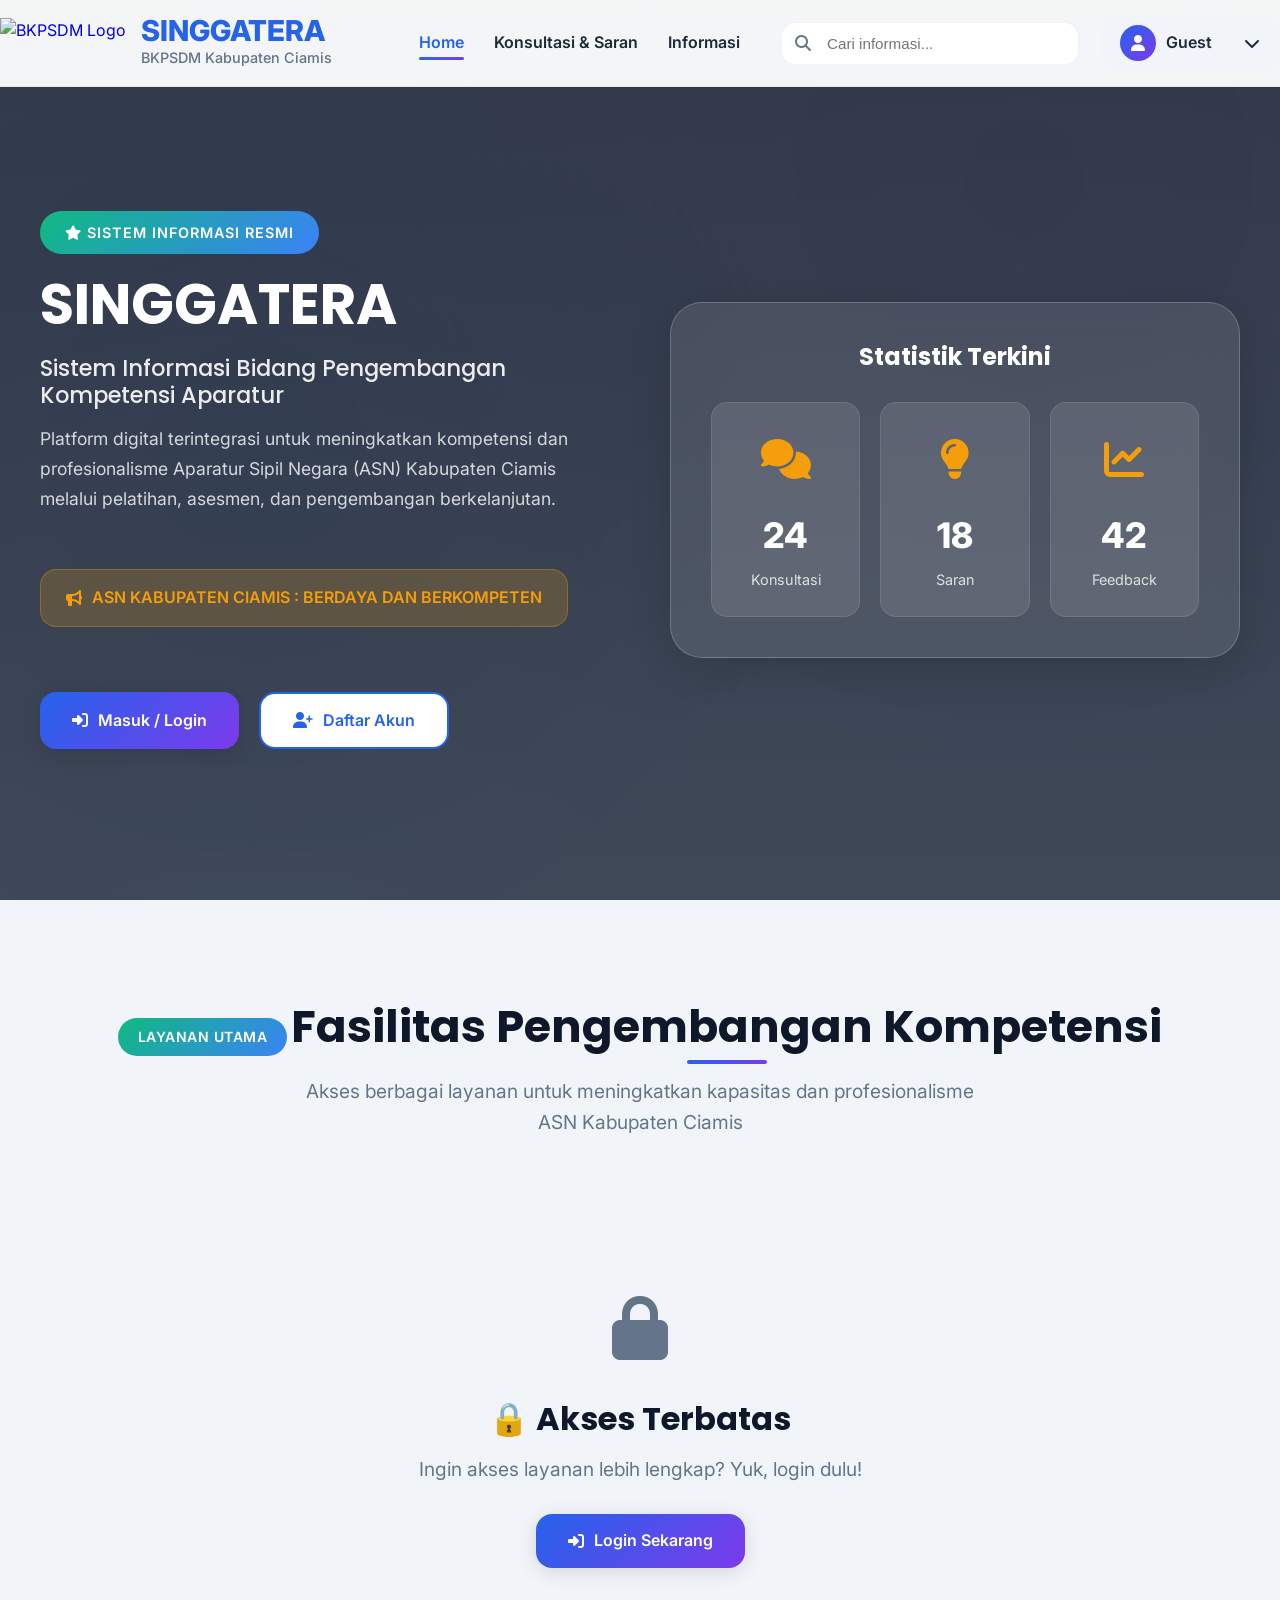
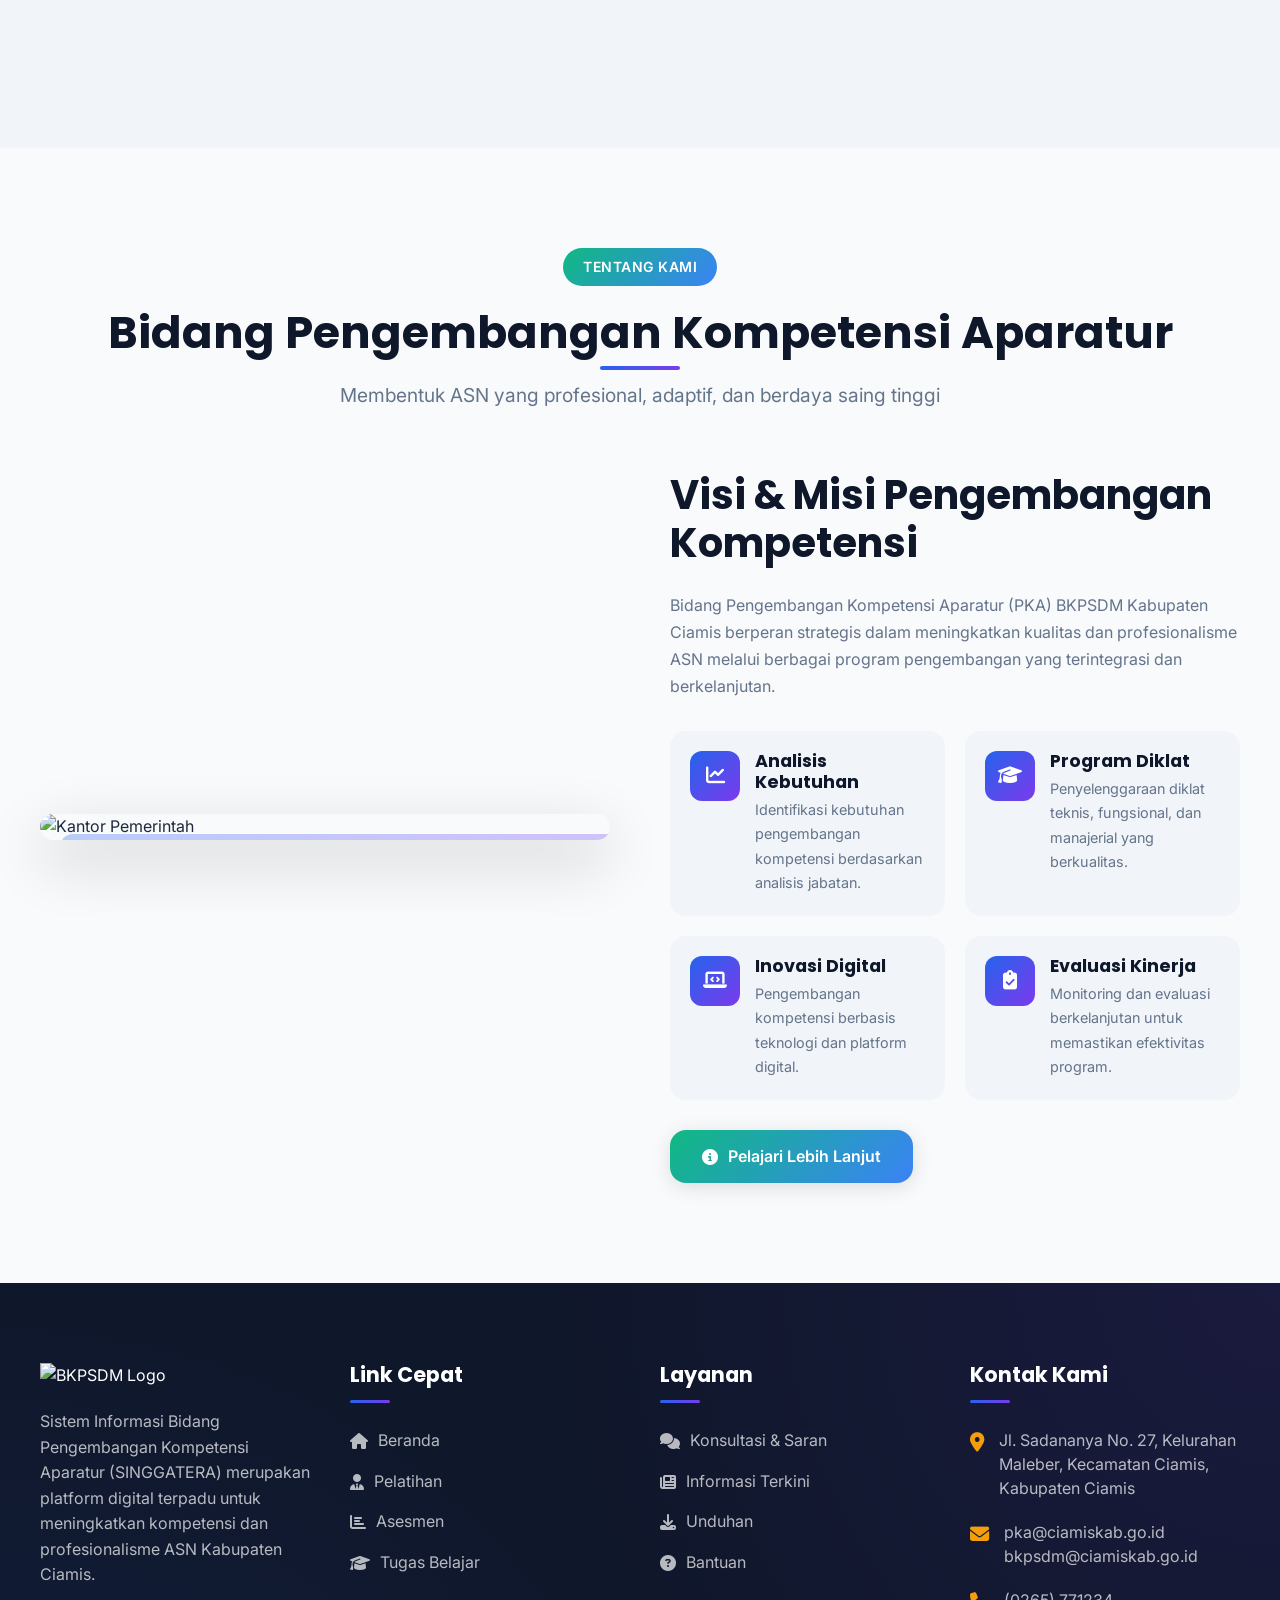
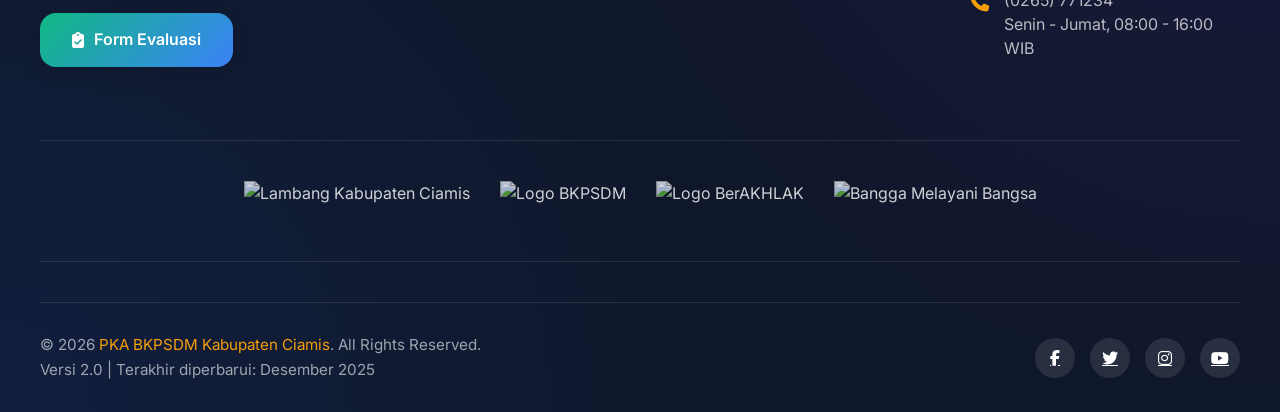
==== commit 95b11f12: "Update index.html" ====
--- a/index.html
+++ b/index.html
@@ -388,6 +388,7 @@
         color: var(--primary);
       }
 
+      /* ===== PERUBAHAN: SUPPORT FOTO DI HEADER ===== */
       .user-icon {
         width: 36px;
         height: 36px;
@@ -397,6 +398,14 @@
         align-items: center;
         justify-content: center;
         color: white;
+        overflow: hidden;
+        flex-shrink: 0;
+      }
+
+      .user-icon img {
+        width: 100%;
+        height: 100%;
+        object-fit: cover;
       }
 
       .user-name {
@@ -1283,8 +1292,9 @@
             </div>
 
             <div class="user-profile">
+              <!-- ===== PERUBAHAN: TAMBAHKAN id="headerUserIcon" ===== -->
               <div class="user-btn" id="userBtn">
-                <div class="user-icon">
+                <div class="user-icon" id="headerUserIcon">
                   <i class="fas fa-user"></i>
                 </div>
                 <div class="user-name" id="userName">Guest</div>
@@ -1297,7 +1307,7 @@
                   <p class="user-email" id="dropdownEmail">-</p>
                 </div>
                 <div class="dropdown-links">
-                  <a href="https://bidangpkabkpsdmciamis.github.io/ProfileASNCiamis/" class="dropdown-link">
+                  <a href="https://www.profile.singgatera.my.id/" class="dropdown-link">
                     <i class="fas fa-user-circle"></i>
                     <span>Profil Saya</span>
                   </a>
@@ -1785,52 +1795,39 @@
       const servicesUnlocked = document.getElementById("servicesUnlocked");
       const quickAccessBtn = document.getElementById("quickAccessBtn");
 
-      // ====== SCROLL EFFECTS ======
-      window.addEventListener("scroll", () => {
-        // Header shadow on scroll
-        if (window.scrollY > 50) {
-          header.classList.add("scrolled");
+      // ====== FUNGSI BACA COOKIE ======
+      function getCookie(name) {
+        const cookies = document.cookie.split('; ');
+        for (let cookie of cookies) {
+          const [key, value] = cookie.split('=');
+          if (key === name) {
+            try {
+              return JSON.parse(decodeURIComponent(value));
+            } catch (e) {
+              return null;
+            }
+          }
+        }
+        return null;
+      }
+
+      // ====== UPDATE HEADER DENGAN FOTO ======
+      function updateHeaderPhoto(photoData) {
+        const headerIcon = document.getElementById('headerUserIcon');
+        if (!headerIcon) return;
+        
+        if (photoData && (photoData.startsWith('data:image') || photoData.startsWith('http'))) {
+          headerIcon.innerHTML = `<img src="${photoData}" alt="Profile" style="width:100%;height:100%;object-fit:cover;border-radius:50%;">`;
+          headerIcon.style.background = 'none';
+          headerIcon.style.padding = '0';
+          console.log('[Home] ✅ Foto header diperbarui');
         } else {
-          header.classList.remove("scrolled");
-        }
-
-        // Scroll to top button visibility
-        if (window.scrollY > 500) {
-          scrollTopBtn.classList.add("active");
-        } else {
-          scrollTopBtn.classList.remove("active");
-        }
-
-        // Animate elements on scroll
-        animateOnScroll();
-      });
-
-      // ====== MOBILE MENU TOGGLE ======
-      mobileToggle.addEventListener("click", () => {
-        nav.classList.toggle("active");
-        mobileToggle.innerHTML = nav.classList.contains("active")
-          ? '<i class="fas fa-times"></i>'
-          : '<i class="fas fa-bars"></i>';
-      });
-
-      // Close menu when clicking outside
-      document.addEventListener("click", (e) => {
-        if (!nav.contains(e.target) && !mobileToggle.contains(e.target)) {
-          nav.classList.remove("active");
-          mobileToggle.innerHTML = '<i class="fas fa-bars"></i>';
-        }
-      });
-
-      // ====== USER PROFILE DROPDOWN ======
-      userBtn.addEventListener("click", (e) => {
-        e.stopPropagation();
-        userDropdown.classList.toggle("active");
-      });
-
-      // Close dropdown when clicking outside
-      document.addEventListener("click", () => {
-        userDropdown.classList.remove("active");
-      });
+          headerIcon.innerHTML = `<i class="fas fa-user"></i>`;
+          headerIcon.style.background = '';
+          headerIcon.style.padding = '';
+          console.log('[Home] ℹ️ Menggunakan icon default di header');
+        }
+      }
 
       // ====== TOGGLE SERVICES & QUICK ACCESS BASED ON LOGIN ======
       function toggleServices(isLoggedIn) {
@@ -1845,57 +1842,162 @@
         }
       }
 
-      // ====== CHECK LOGIN STATUS ======
+      // ====== CHECK LOGIN STATUS (DIPERBAIKI DENGAN COOKIE) ======
       function checkLoginStatus() {
+        let userData = null;
+        let isLoggedIn = false;
+        
+        // ===== STEP 1: CEK LOCALSTORAGE =====
         const loginData = localStorage.getItem("loginData");
-
+        
         if (loginData) {
-          const userData = JSON.parse(loginData);
+          userData = JSON.parse(loginData);
           const loginTime = new Date(userData.loginTime);
           const currentTime = new Date();
 
-          // Check if login is still within the same day
           const isSameDay =
             loginTime.getDate() === currentTime.getDate() &&
             loginTime.getMonth() === currentTime.getMonth() &&
             loginTime.getFullYear() === currentTime.getFullYear();
 
           if (isSameDay) {
-            // User is logged in
-            userName.textContent = userData.name;
-            dropdownName.textContent = userData.name;
-            dropdownEmail.textContent =
-              userData.email || userData.username || "-";
-            loginBtn.innerHTML =
-              '<i class="fas fa-user-circle"></i> Profil Saya';
-            loginBtn.href = "profile.html";
-
-            // Show services & quick access
-            toggleServices(true);
+            isLoggedIn = true;
+            console.log('[Home] ✅ Login valid dari localStorage');
+            
+            // ===== SYNC KE COOKIE =====
+            const cookieValue = encodeURIComponent(JSON.stringify(userData));
+            document.cookie = `loginData=${cookieValue}; path=/; domain=.singgatera.my.id; max-age=86400; SameSite=Lax; Secure`;
+            console.log('[Home] ✅ Cookie disinkronkan');
+          } else {
+            localStorage.removeItem("loginData");
+            console.log('[Home] ⚠️ Login di localStorage kadaluarsa');
+          }
+        }
+        
+        // ===== STEP 2: CEK COOKIE (FALLBACK) =====
+        if (!isLoggedIn) {
+          const cookieData = getCookie('loginData');
+          if (cookieData) {
+            console.log('[Home] ✅ Login data ditemukan di COOKIE (fallback)');
+            
+            // Restore ke localStorage
+            localStorage.setItem('loginData', JSON.stringify(cookieData));
+            userData = cookieData;
+            isLoggedIn = true;
+            console.log('[Home] ✅ Data login direstore dari cookie ke localStorage');
+            
+            // Reload untuk menerapkan perubahan
+            setTimeout(() => {
+              window.location.reload();
+            }, 500);
             return;
+          }
+        }
+        
+        // ===== UPDATE UI =====
+        if (isLoggedIn && userData) {
+          // User is logged in
+          userName.textContent = userData.name;
+          dropdownName.textContent = userData.name;
+          dropdownEmail.textContent = userData.email || userData.username || "-";
+          loginBtn.innerHTML = '<i class="fas fa-user-circle"></i> Profil Saya';
+          loginBtn.href = "https://www.profile.singgatera.my.id/";
+
+          // ===== UPDATE HEADER FOTO =====
+          // Coba ambil foto dari localStorage (disimpan saat login dari profile)
+          const photoFromStorage = localStorage.getItem('headerPhotoData');
+          if (photoFromStorage) {
+            try {
+              const photoData = JSON.parse(photoFromStorage);
+              updateHeaderPhoto(photoData);
+            } catch (e) {
+              updateHeaderPhoto(null);
+            }
           } else {
-            // Login expired
-            localStorage.removeItem("loginData");
+            updateHeaderPhoto(null);
           }
-        }
-
-        // User is not logged in
-        userName.textContent = "Guest";
-        dropdownName.textContent = "Guest";
-        dropdownEmail.textContent = "Silakan login untuk akses lengkap";
-        loginBtn.innerHTML = '<i class="fas fa-sign-in-alt"></i> Masuk / Login';
-        loginBtn.href = "login.html";
-
-        // Hide services & quick access
-        toggleServices(false);
-      }
-
-      // ====== LOGOUT FUNCTION ======
+
+          // Show services & quick access
+          toggleServices(true);
+          console.log('[Home] ✅ User logged in:', userData.name);
+        } else {
+          // User is not logged in
+          userName.textContent = "Guest";
+          dropdownName.textContent = "Guest";
+          dropdownEmail.textContent = "Silakan login untuk akses lengkap";
+          loginBtn.innerHTML = '<i class="fas fa-sign-in-alt"></i> Masuk / Login';
+          loginBtn.href = "login.html";
+
+          // Reset header ke default
+          updateHeaderPhoto(null);
+
+          // Hide services & quick access
+          toggleServices(false);
+          console.log('[Home] ❌ User not logged in');
+        }
+      }
+
+      // ====== SCROLL EFFECTS ======
+      window.addEventListener("scroll", () => {
+        // Header shadow on scroll
+        if (window.scrollY > 50) {
+          header.classList.add("scrolled");
+        } else {
+          header.classList.remove("scrolled");
+        }
+
+        // Scroll to top button visibility
+        if (window.scrollY > 500) {
+          scrollTopBtn.classList.add("active");
+        } else {
+          scrollTopBtn.classList.remove("active");
+        }
+
+        // Animate elements on scroll
+        animateOnScroll();
+      });
+
+      // ====== MOBILE MENU TOGGLE ======
+      mobileToggle.addEventListener("click", () => {
+        nav.classList.toggle("active");
+        mobileToggle.innerHTML = nav.classList.contains("active")
+          ? '<i class="fas fa-times"></i>'
+          : '<i class="fas fa-bars"></i>';
+      });
+
+      // Close menu when clicking outside
+      document.addEventListener("click", (e) => {
+        if (!nav.contains(e.target) && !mobileToggle.contains(e.target)) {
+          nav.classList.remove("active");
+          mobileToggle.innerHTML = '<i class="fas fa-bars"></i>';
+        }
+      });
+
+      // ====== USER PROFILE DROPDOWN ======
+      userBtn.addEventListener("click", (e) => {
+        e.stopPropagation();
+        userDropdown.classList.toggle("active");
+      });
+
+      // Close dropdown when clicking outside
+      document.addEventListener("click", () => {
+        userDropdown.classList.remove("active");
+      });
+
+      // ====== LOGOUT FUNCTION (DIPERBAIKI) ======
       logoutBtn.addEventListener("click", (e) => {
         e.preventDefault();
+        
+        // Hapus cookie
+        document.cookie = `loginData=; path=/; domain=.singgatera.my.id; max-age=0`;
+        // Hapus localStorage
         localStorage.removeItem("loginData");
+        localStorage.removeItem("headerPhotoData");
+        
+        console.log('[Home] ✅ Logout: Semua data login dihapus');
         alert("Anda telah keluar dari sistem.");
-        window.location.reload();
+        
+        window.location.href = "index.html?logout=true";
       });
 
       // ====== FETCH STATS DATA ======
@@ -1975,6 +2077,32 @@
 
       // ====== INITIALIZE ======
       document.addEventListener("DOMContentLoaded", () => {
+        // ===== CEK PARAMETER LOGOUT =====
+        const urlParams = new URLSearchParams(window.location.search);
+        if (urlParams.get('logout') === 'true') {
+          // Hapus parameter dari URL
+          const cleanUrl = window.location.origin + window.location.pathname;
+          window.history.replaceState({}, document.title, cleanUrl);
+          console.log('[Home] ✅ Logout berhasil, URL dibersihkan');
+        }
+        
+        // ===== CEK PARAMETER LOGIN SUCCESS =====
+        if (urlParams.get('login') === 'success') {
+          // Hapus parameter dari URL
+          const cleanUrl = window.location.origin + window.location.pathname;
+          window.history.replaceState({}, document.title, cleanUrl);
+          console.log('[Home] ✅ Login success, sync cookie');
+          
+          // Force sync cookie
+          const loginData = localStorage.getItem('loginData');
+          if (loginData) {
+            const userData = JSON.parse(loginData);
+            const cookieValue = encodeURIComponent(JSON.stringify(userData));
+            document.cookie = `loginData=${cookieValue}; path=/; domain=.singgatera.my.id; max-age=86400; SameSite=Lax; Secure`;
+            console.log('[Home] ✅ Cookie disinkronkan setelah login');
+          }
+        }
+        
         checkLoginStatus();
         fetchStats();
         animateOnScroll();
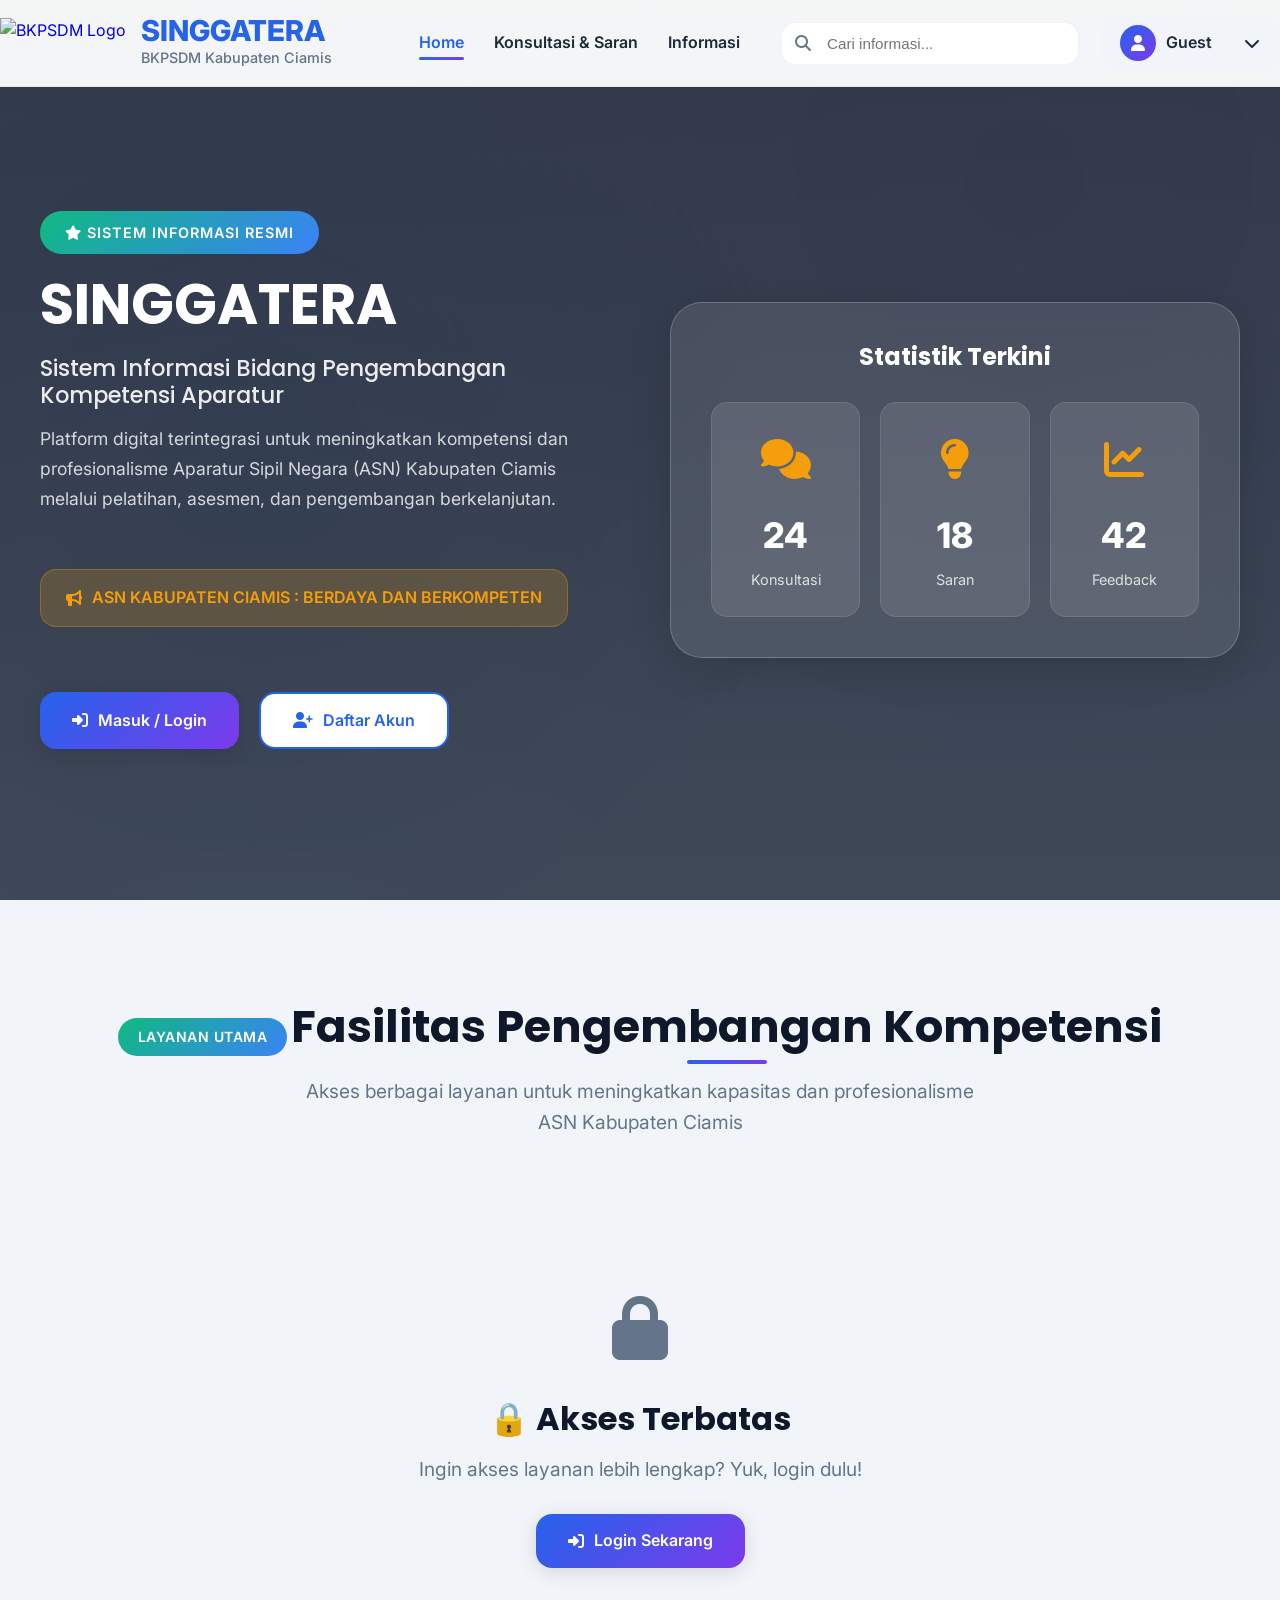
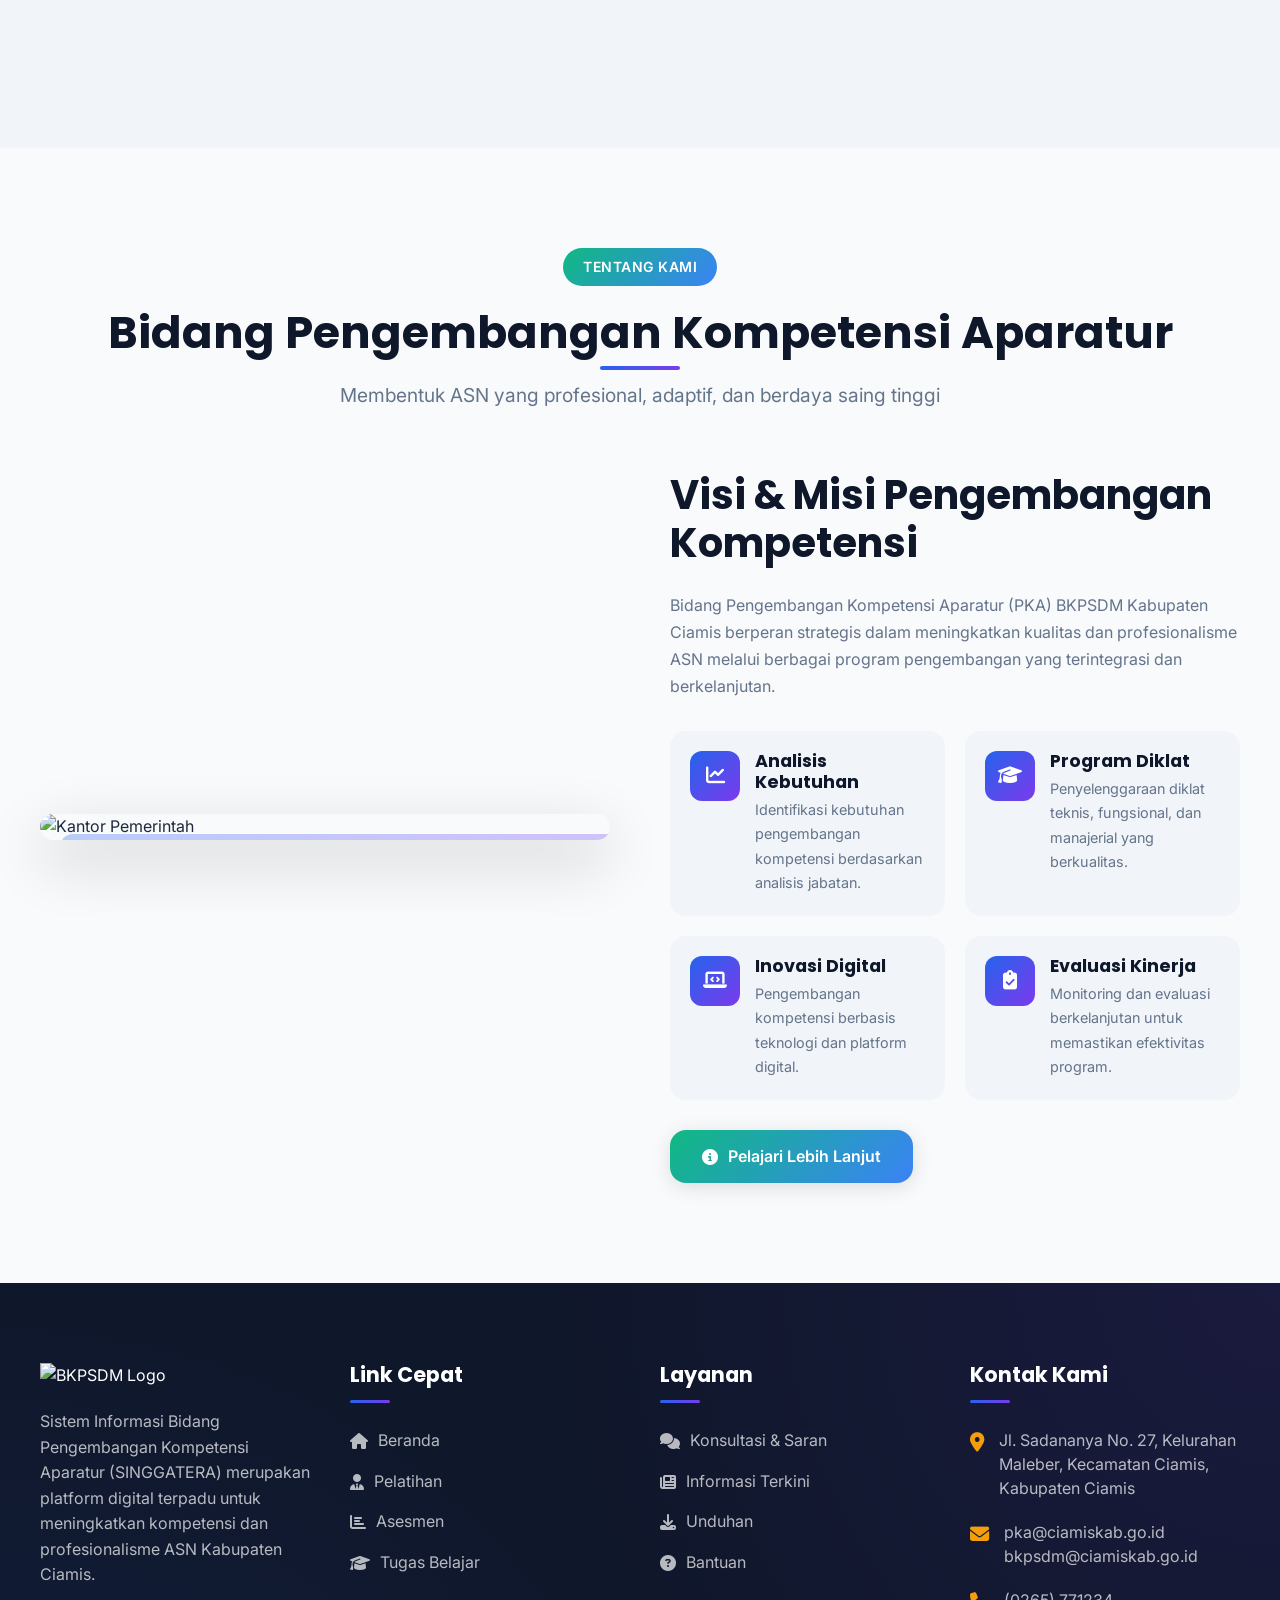
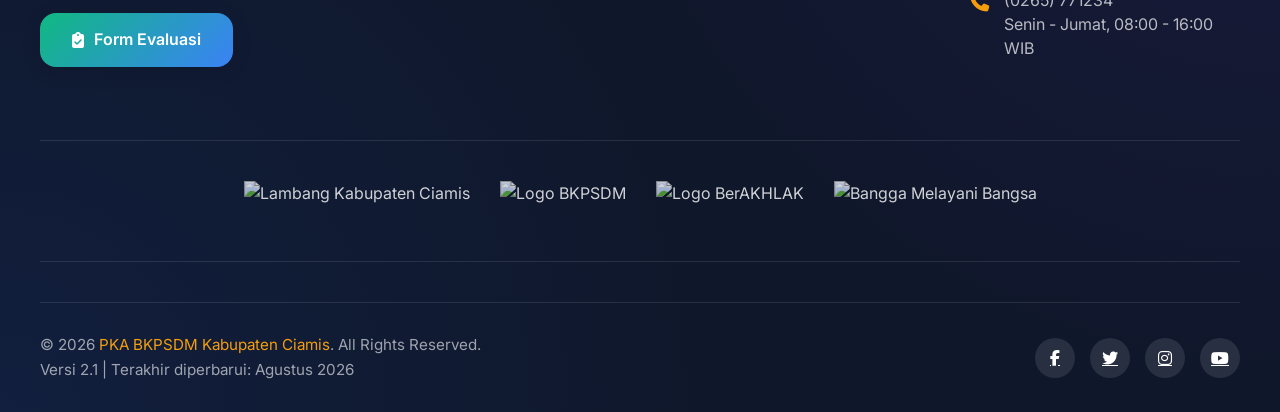
==== commit 13460253: "Update index.html" ====
--- a/index.html
+++ b/index.html
@@ -388,7 +388,6 @@
         color: var(--primary);
       }
 
-      /* ===== PERUBAHAN: SUPPORT FOTO DI HEADER ===== */
       .user-icon {
         width: 36px;
         height: 36px;
@@ -1307,7 +1306,7 @@
                   <p class="user-email" id="dropdownEmail">-</p>
                 </div>
                 <div class="dropdown-links">
-                  <a href="https://www.profile.singgatera.my.id/" class="dropdown-link">
+                  <a href="https://www.profile.singgatera.my.id/profile/profile.html" class="dropdown-link">
                     <i class="fas fa-user-circle"></i>
                     <span>Profil Saya</span>
                   </a>
@@ -1751,7 +1750,7 @@
                 >PKA BKPSDM Kabupaten Ciamis</a
               >. All Rights Reserved.
             </p>
-            <p>Versi 2.0 | Terakhir diperbarui: Desember 2025</p>
+            <p>Versi 2.1 | Terakhir diperbarui: Agustus 2026</p>
           </div>
 
           <div class="social-links">
@@ -1790,7 +1789,6 @@
       const saranCount = document.getElementById("saranCount");
       const feedbackCount = document.getElementById("feedbackCount");
 
-      // Services section elements
       const servicesLocked = document.getElementById("servicesLocked");
       const servicesUnlocked = document.getElementById("servicesUnlocked");
       const quickAccessBtn = document.getElementById("quickAccessBtn");
@@ -1811,25 +1809,68 @@
         return null;
       }
 
+      // ====== FUNGSI BACA FOTO DARI COOKIE ======
+      function getHeaderPhotoFromCookie() {
+        const cookies = document.cookie.split('; ');
+        for (let cookie of cookies) {
+          const [key, value] = cookie.split('=');
+          if (key === 'headerPhoto') {
+            try {
+              return decodeURIComponent(value);
+            } catch (e) {
+              return null;
+            }
+          }
+        }
+        return null;
+      }
+
       // ====== UPDATE HEADER DENGAN FOTO ======
-      function updateHeaderPhoto(photoData) {
+      function updateHeaderPhoto() {
         const headerIcon = document.getElementById('headerUserIcon');
         if (!headerIcon) return;
         
+        let photoData = null;
+        
+        // ===== CEK FOTO DARI COOKIE =====
+        photoData = getHeaderPhotoFromCookie();
+        
+        // ===== FALLBACK KE LOGINDATA DI COOKIE =====
+        if (!photoData) {
+          const loginData = getCookie('loginData');
+          if (loginData && loginData.foto) {
+            photoData = loginData.foto;
+          }
+        }
+        
+        // ===== FALLBACK KE LOCALSTORAGE =====
+        if (!photoData) {
+          try {
+            const localStorageData = localStorage.getItem('headerPhotoData');
+            if (localStorageData) {
+              photoData = localStorageData;
+              console.log('[Home] ✅ Foto dari localStorage (fallback)');
+            }
+          } catch (e) {}
+        }
+        
+        // ===== TAMPILKAN =====
         if (photoData && (photoData.startsWith('data:image') || photoData.startsWith('http'))) {
           headerIcon.innerHTML = `<img src="${photoData}" alt="Profile" style="width:100%;height:100%;object-fit:cover;border-radius:50%;">`;
           headerIcon.style.background = 'none';
           headerIcon.style.padding = '0';
-          console.log('[Home] ✅ Foto header diperbarui');
+          headerIcon.style.border = '2px solid var(--primary)';
+          console.log('[Home] ✅ Foto header ditampilkan');
         } else {
           headerIcon.innerHTML = `<i class="fas fa-user"></i>`;
           headerIcon.style.background = '';
           headerIcon.style.padding = '';
-          console.log('[Home] ℹ️ Menggunakan icon default di header');
-        }
-      }
-
-      // ====== TOGGLE SERVICES & QUICK ACCESS BASED ON LOGIN ======
+          headerIcon.style.border = 'none';
+          console.log('[Home] ℹ️ Menggunakan icon default');
+        }
+      }
+
+      // ====== TOGGLE SERVICES ======
       function toggleServices(isLoggedIn) {
         if (isLoggedIn) {
           servicesLocked.classList.add("hidden-section");
@@ -1842,12 +1883,11 @@
         }
       }
 
-      // ====== CHECK LOGIN STATUS (DIPERBAIKI DENGAN COOKIE) ======
+      // ====== CHECK LOGIN STATUS ======
       function checkLoginStatus() {
         let userData = null;
         let isLoggedIn = false;
         
-        // ===== STEP 1: CEK LOCALSTORAGE =====
         const loginData = localStorage.getItem("loginData");
         
         if (loginData) {
@@ -1864,7 +1904,6 @@
             isLoggedIn = true;
             console.log('[Home] ✅ Login valid dari localStorage');
             
-            // ===== SYNC KE COOKIE =====
             const cookieValue = encodeURIComponent(JSON.stringify(userData));
             document.cookie = `loginData=${cookieValue}; path=/; domain=.singgatera.my.id; max-age=86400; SameSite=Lax; Secure`;
             console.log('[Home] ✅ Cookie disinkronkan');
@@ -1874,19 +1913,14 @@
           }
         }
         
-        // ===== STEP 2: CEK COOKIE (FALLBACK) =====
         if (!isLoggedIn) {
           const cookieData = getCookie('loginData');
           if (cookieData) {
             console.log('[Home] ✅ Login data ditemukan di COOKIE (fallback)');
-            
-            // Restore ke localStorage
             localStorage.setItem('loginData', JSON.stringify(cookieData));
             userData = cookieData;
             isLoggedIn = true;
             console.log('[Home] ✅ Data login direstore dari cookie ke localStorage');
-            
-            // Reload untuk menerapkan perubahan
             setTimeout(() => {
               window.location.reload();
             }, 500);
@@ -1896,32 +1930,18 @@
         
         // ===== UPDATE UI =====
         if (isLoggedIn && userData) {
-          // User is logged in
           userName.textContent = userData.name;
           dropdownName.textContent = userData.name;
           dropdownEmail.textContent = userData.email || userData.username || "-";
           loginBtn.innerHTML = '<i class="fas fa-user-circle"></i> Profil Saya';
-          loginBtn.href = "https://www.profile.singgatera.my.id/";
+          loginBtn.href = "https://www.profile.singgatera.my.id/profile/profile.html";
 
           // ===== UPDATE HEADER FOTO =====
-          // Coba ambil foto dari localStorage (disimpan saat login dari profile)
-          const photoFromStorage = localStorage.getItem('headerPhotoData');
-          if (photoFromStorage) {
-            try {
-              const photoData = JSON.parse(photoFromStorage);
-              updateHeaderPhoto(photoData);
-            } catch (e) {
-              updateHeaderPhoto(null);
-            }
-          } else {
-            updateHeaderPhoto(null);
-          }
-
-          // Show services & quick access
+          updateHeaderPhoto();
+
           toggleServices(true);
           console.log('[Home] ✅ User logged in:', userData.name);
         } else {
-          // User is not logged in
           userName.textContent = "Guest";
           dropdownName.textContent = "Guest";
           dropdownEmail.textContent = "Silakan login untuk akses lengkap";
@@ -1929,31 +1949,46 @@
           loginBtn.href = "login.html";
 
           // Reset header ke default
-          updateHeaderPhoto(null);
-
-          // Hide services & quick access
+          const headerIcon = document.getElementById('headerUserIcon');
+          if (headerIcon) {
+            headerIcon.innerHTML = `<i class="fas fa-user"></i>`;
+            headerIcon.style.background = '';
+            headerIcon.style.padding = '';
+            headerIcon.style.border = 'none';
+          }
+
           toggleServices(false);
           console.log('[Home] ❌ User not logged in');
         }
       }
 
+      // ====== LOGOUT ======
+      logoutBtn.addEventListener("click", (e) => {
+        e.preventDefault();
+        
+        document.cookie = `loginData=; path=/; domain=.singgatera.my.id; max-age=0; SameSite=Lax; Secure`;
+        document.cookie = `headerPhoto=; path=/; domain=.singgatera.my.id; max-age=0; SameSite=Lax; Secure`;
+        localStorage.removeItem('loginData');
+        localStorage.removeItem('headerPhotoData');
+        
+        console.log('[Home] ✅ Logout: Semua data login dihapus');
+        alert("Anda telah keluar dari sistem.");
+        
+        window.location.href = "index.html?logout=true";
+      });
+
       // ====== SCROLL EFFECTS ======
       window.addEventListener("scroll", () => {
-        // Header shadow on scroll
         if (window.scrollY > 50) {
           header.classList.add("scrolled");
         } else {
           header.classList.remove("scrolled");
         }
-
-        // Scroll to top button visibility
         if (window.scrollY > 500) {
           scrollTopBtn.classList.add("active");
         } else {
           scrollTopBtn.classList.remove("active");
         }
-
-        // Animate elements on scroll
         animateOnScroll();
       });
 
@@ -1965,7 +2000,6 @@
           : '<i class="fas fa-bars"></i>';
       });
 
-      // Close menu when clicking outside
       document.addEventListener("click", (e) => {
         if (!nav.contains(e.target) && !mobileToggle.contains(e.target)) {
           nav.classList.remove("active");
@@ -1973,34 +2007,17 @@
         }
       });
 
-      // ====== USER PROFILE DROPDOWN ======
+      // ====== USER DROPDOWN ======
       userBtn.addEventListener("click", (e) => {
         e.stopPropagation();
         userDropdown.classList.toggle("active");
       });
 
-      // Close dropdown when clicking outside
       document.addEventListener("click", () => {
         userDropdown.classList.remove("active");
       });
 
-      // ====== LOGOUT FUNCTION (DIPERBAIKI) ======
-      logoutBtn.addEventListener("click", (e) => {
-        e.preventDefault();
-        
-        // Hapus cookie
-        document.cookie = `loginData=; path=/; domain=.singgatera.my.id; max-age=0`;
-        // Hapus localStorage
-        localStorage.removeItem("loginData");
-        localStorage.removeItem("headerPhotoData");
-        
-        console.log('[Home] ✅ Logout: Semua data login dihapus');
-        alert("Anda telah keluar dari sistem.");
-        
-        window.location.href = "index.html?logout=true";
-      });
-
-      // ====== FETCH STATS DATA ======
+      // ====== FETCH STATS ======
       async function fetchStats() {
         const APPS_SCRIPT_URL =
           "https://script.google.com/macros/s/AKfycbzyK4G__GrefaA7ixT_csJadki7967etfavgsJHJ16G1NcV8E9ARMVZErzyGq8Udsw/exec";
@@ -2010,14 +2027,11 @@
           if (!response.ok) throw new Error("Gagal mengambil data");
 
           const data = await response.json();
-
-          // Animate counting
           animateCounter(konsultasiCount, data.konsultasi || 0);
           animateCounter(saranCount, data.saran || 0);
           animateCounter(feedbackCount, data.feedback || 0);
         } catch (error) {
           console.error("Error fetching stats:", error);
-          // Set default values
           konsultasiCount.textContent = "24";
           saranCount.textContent = "18";
           feedbackCount.textContent = "42";
@@ -2026,7 +2040,7 @@
 
       function animateCounter(element, target) {
         let current = 0;
-        const increment = target / 50; // 50 steps for animation
+        const increment = target / 50;
         const timer = setInterval(() => {
           current += increment;
           if (current >= target) {
@@ -2041,11 +2055,9 @@
       // ====== ANIMATE ON SCROLL ======
       function animateOnScroll() {
         const elements = document.querySelectorAll(".fade-in");
-
         elements.forEach((element) => {
           const elementTop = element.getBoundingClientRect().top;
           const windowHeight = window.innerHeight;
-
           if (elementTop < windowHeight - 100) {
             element.style.opacity = "1";
             element.style.transform = "translateY(0)";
@@ -2055,13 +2067,10 @@
 
       // ====== SCROLL TO TOP ======
       scrollTopBtn.addEventListener("click", () => {
-        window.scrollTo({
-          top: 0,
-          behavior: "smooth",
-        });
+        window.scrollTo({ top: 0, behavior: "smooth" });
       });
 
-      // ====== SEARCH FUNCTIONALITY ======
+      // ====== SEARCH ======
       const searchInput = document.querySelector(".search-input");
       if (searchInput) {
         searchInput.addEventListener("keypress", (e) => {
@@ -2069,7 +2078,6 @@
             const query = searchInput.value.trim();
             if (query) {
               alert(`Melakukan pencarian untuk: "${query}"`);
-              // In production: window.location.href = `search.html?q=${encodeURIComponent(query)}`;
             }
           }
         });
@@ -2080,7 +2088,6 @@
         // ===== CEK PARAMETER LOGOUT =====
         const urlParams = new URLSearchParams(window.location.search);
         if (urlParams.get('logout') === 'true') {
-          // Hapus parameter dari URL
           const cleanUrl = window.location.origin + window.location.pathname;
           window.history.replaceState({}, document.title, cleanUrl);
           console.log('[Home] ✅ Logout berhasil, URL dibersihkan');
@@ -2088,12 +2095,10 @@
         
         // ===== CEK PARAMETER LOGIN SUCCESS =====
         if (urlParams.get('login') === 'success') {
-          // Hapus parameter dari URL
           const cleanUrl = window.location.origin + window.location.pathname;
           window.history.replaceState({}, document.title, cleanUrl);
           console.log('[Home] ✅ Login success, sync cookie');
           
-          // Force sync cookie
           const loginData = localStorage.getItem('loginData');
           if (loginData) {
             const userData = JSON.parse(loginData);
@@ -2103,6 +2108,9 @@
           }
         }
         
+        // ===== UPDATE HEADER FOTO =====
+        updateHeaderPhoto();
+        
         checkLoginStatus();
         fetchStats();
         animateOnScroll();
@@ -2111,10 +2119,7 @@
         const yearElement = document.querySelector(".copyright");
         if (yearElement) {
           const currentYear = new Date().getFullYear();
-          yearElement.innerHTML = yearElement.innerHTML.replace(
-            "2025",
-            currentYear
-          );
+          yearElement.innerHTML = yearElement.innerHTML.replace("2025", currentYear);
         }
 
         // Add animation to service cards on hover (only when visible)
@@ -2122,7 +2127,6 @@
           card.addEventListener("mouseenter", function () {
             this.style.transform = "translateY(-15px)";
           });
-
           card.addEventListener("mouseleave", function () {
             this.style.transform = "translateY(-10px)";
           });
